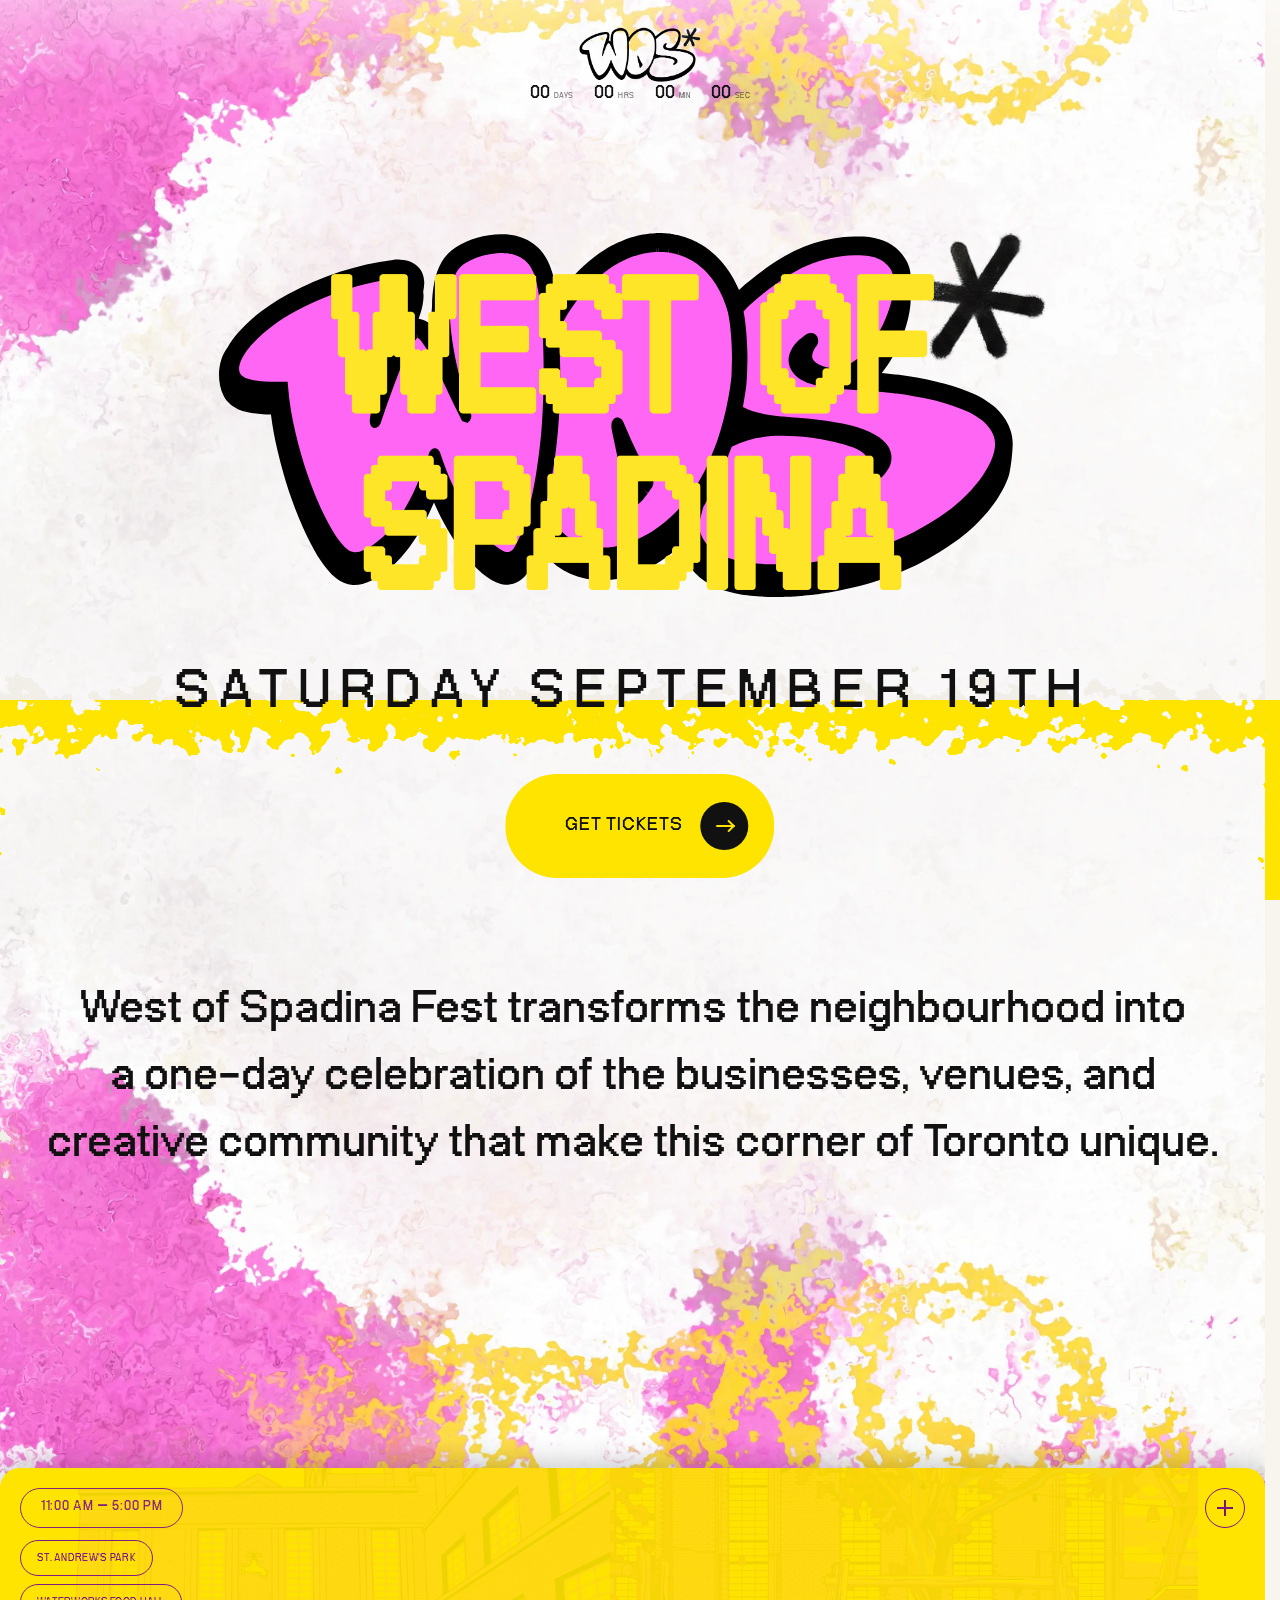
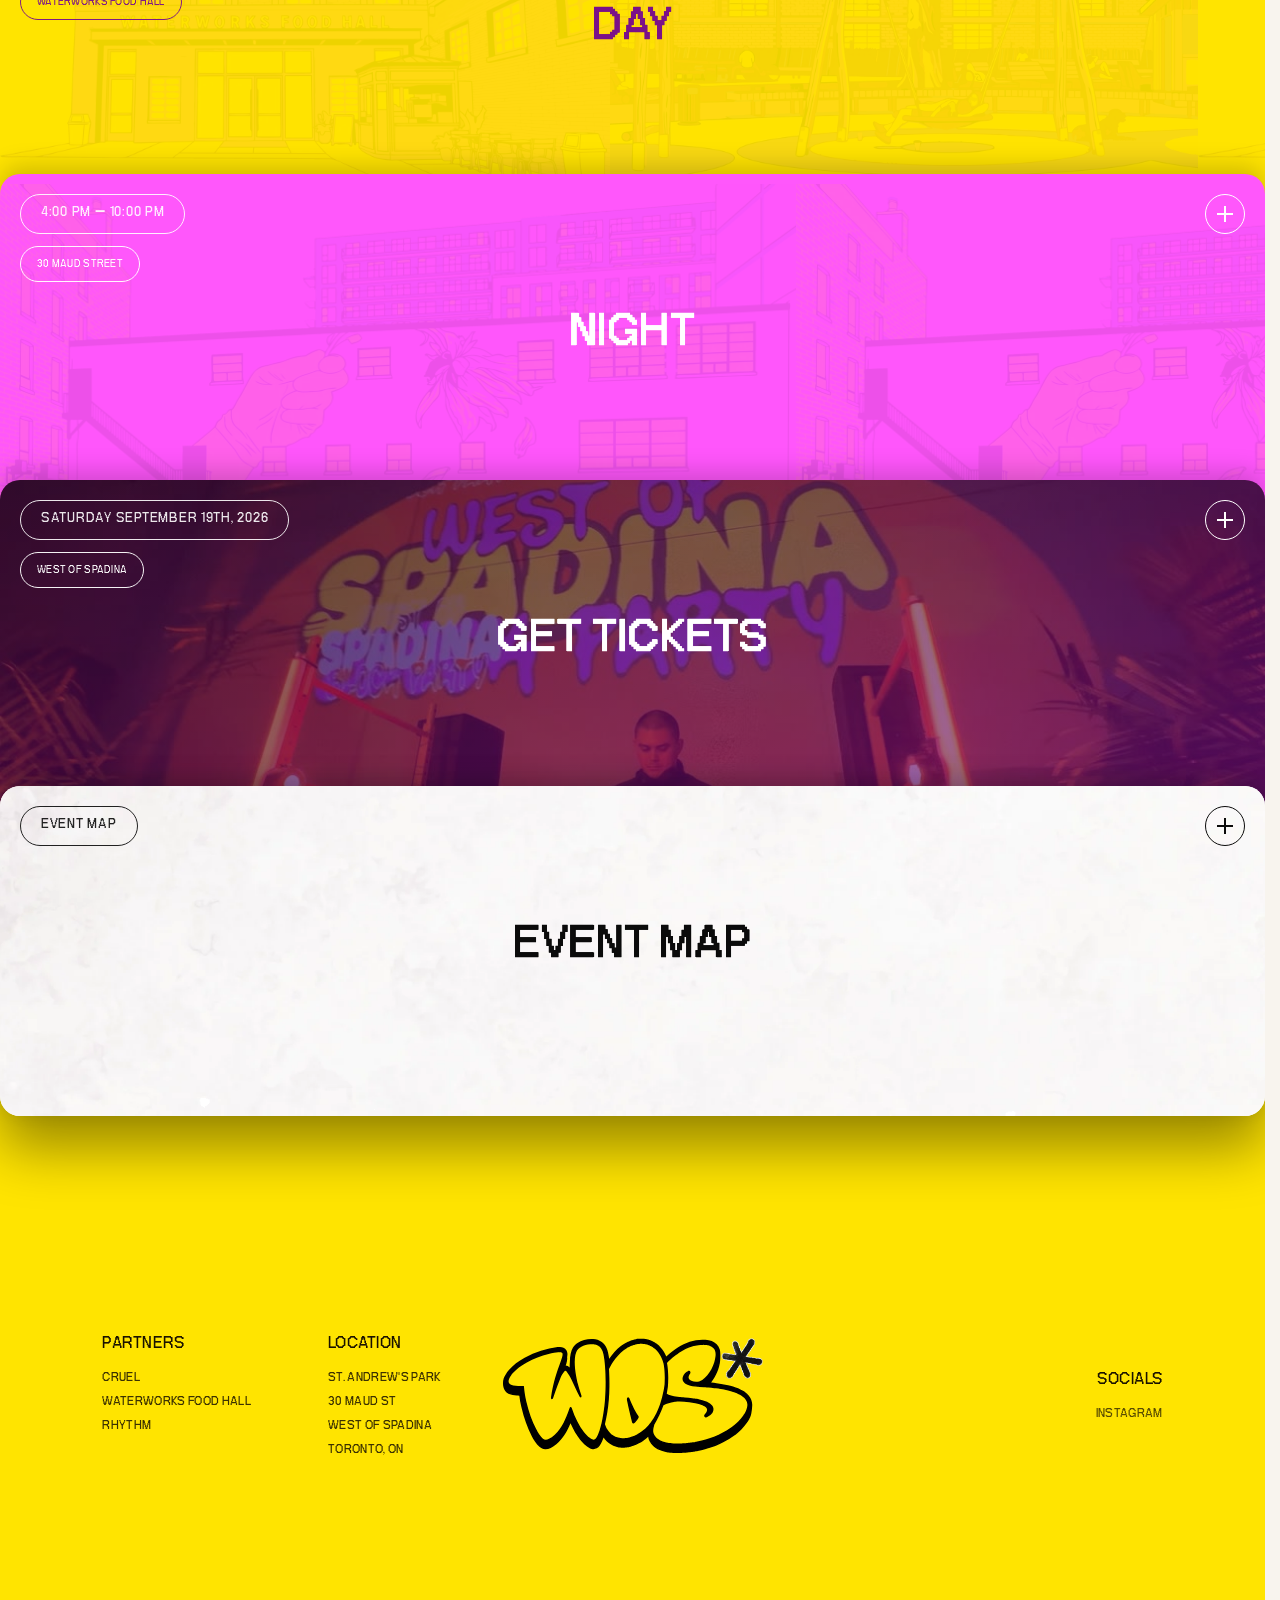
==== docs/index.html @ c290e847 "Wire ticket CTAs to RA event page, add footer Location column Points all three Get Tickets/Tickets l" ====
<!DOCTYPE html>
<html lang="en">
<head>
<meta charset="UTF-8" />
<meta name="viewport" content="width=device-width, initial-scale=1" />
<title>West of Spadina — Saturday, September 19</title>
<meta name="description" content="West of Spadina is a free block-party festival taking over the neighbourhood on Saturday, September 19." />
<link rel="preload" href="assets/fonts/NeueBit-Bold.otf" as="font" type="font/otf" crossorigin />
<link rel="preload" href="assets/fonts/Helvetica LT Std/HelveticaLTStd-Roman.otf" as="font" type="font/otf" crossorigin />
<link rel="preload" href="assets/fonts/Helvetica LT Std/HelveticaLTStd-Bold.otf" as="font" type="font/otf" crossorigin />
<link rel="stylesheet" href="css/style.css" />
</head>
<body>

<svg width="0" height="0" style="position: absolute" aria-hidden="true">
  <filter id="nav-glass-warp">
    <feTurbulence type="fractalNoise" baseFrequency="0.008 0.03" numOctaves="2" seed="7" result="noise" />
    <feDisplacementMap in="SourceGraphic" in2="noise" scale="26" xChannelSelector="R" yChannelSelector="G" />
  </filter>
</svg>

<header class="nav" id="siteNav">
  <div class="nav__inner">
    <div class="nav__center">
      <a href="index.html" class="nav__logo">
        <picture>
          <source srcset="assets/img/wos-wordmark-black.webp" type="image/webp" />
          <img src="assets/img/wos-wordmark-black-small.png" alt="West of Spadina" decoding="async" />
        </picture>
      </a>
      <div class="nav__countdown" data-countdown="2026-09-19T16:00:00">
        <div class="nav__countdown-item"><strong data-days>00</strong><span>Days</span></div>
        <div class="nav__countdown-item"><strong data-hours>00</strong><span>Hrs</span></div>
        <div class="nav__countdown-item"><strong data-minutes>00</strong><span>Min</span></div>
        <div class="nav__countdown-item"><strong data-seconds>00</strong><span>Sec</span></div>
      </div>
    </div>
  </div>
</header>

<a href="https://ra.co/events/2521812" target="_blank" rel="noopener" class="btn btn--yellow-pink hero__sticky-cta"><span class="bar__title-full">Get Tickets</span><span class="bar__title-short">Tickets</span><span class="btn__arrow" aria-hidden="true">&rarr;</span></a>

<!-- ============ HERO / INTRO — full-size, not pinned ============ -->
<section class="hero-section">
  <div class="landing-backdrop">
    <section class="hero" id="hero">
      <div class="hero__countdown" data-countdown="2026-09-19T16:00:00">
        <div class="nav__countdown-item"><strong data-days>00</strong><span>Days</span></div>
        <div class="nav__countdown-item"><strong data-hours>00</strong><span>Hrs</span></div>
        <div class="nav__countdown-item"><strong data-minutes>00</strong><span>Min</span></div>
        <div class="nav__countdown-item"><strong data-seconds>00</strong><span>Sec</span></div>
      </div>
      <div class="hero__layer hero__layer--mid">
        <img src="assets/img/wos-bubble-pink.svg" alt="" aria-hidden="true" decoding="async" />
      </div>
      <div class="hero__layer hero__layer--top">
        <picture>
          <source srcset="assets/img/wos-wordmark-yellow.webp" type="image/webp" />
          <img src="assets/img/wos-wordmark-yellow.png" alt="West of Spadina" decoding="async" />
        </picture>
      </div>

      <div class="hero__content">
        <p class="hero__date">Saturday September 19th</p>
      </div>
    </section>
  </div>

  <div class="intro-backdrop">
    <section class="intro">
      <div class="container">
        <p class="intro__copy">West of Spadina Fest transforms the neighbourhood into a one-day celebration of the businesses, venues, and creative community that make this corner of Toronto unique.</p>
      </div>
    </section>
  </div>
</section>

<!-- ============ EVENT STACK — static 3-card deck ============ -->
<section class="event-stack" id="bars">
  <div class="stack-section">
    <div class="stack-container">

      <!-- Card 1: Day (Yellow) -->
      <div class="bar bar--free stack-card card--day">
        <button class="bar__toggle" type="button" aria-label="Expand Day" aria-expanded="false"></button>
        <p class="bar__pill">11:00 AM – 5:00 PM</p>
        <div class="bar__art">
          <div class="bar__art-track">
            <img class="bar__art-img" src="assets/img/figma-waterworks1.webp" alt="" loading="lazy" decoding="async" />
            <img class="bar__art-img" src="assets/img/figma-stapark1.webp" alt="" loading="lazy" decoding="async" />
            <img class="bar__art-img" src="assets/img/figma-waterworks1.webp" alt="" loading="lazy" decoding="async" />
            <img class="bar__art-img" src="assets/img/figma-stapark1.webp" alt="" loading="lazy" decoding="async" />
            <img class="bar__art-img" src="assets/img/figma-waterworks1.webp" alt="" loading="lazy" decoding="async" />
            <img class="bar__art-img" src="assets/img/figma-stapark1.webp" alt="" loading="lazy" decoding="async" />
            <img class="bar__art-img" src="assets/img/figma-waterworks1.webp" alt="" loading="lazy" decoding="async" />
            <img class="bar__art-img" src="assets/img/figma-stapark1.webp" alt="" loading="lazy" decoding="async" />
          </div>
        </div>
        <div class="bar__inner">
          <h2 class="bar__title">Day</h2>
          <div class="bar__locations">
            <span class="bar__location-pill">St. Andrew's Park</span>
            <span class="bar__location-pill">Waterworks Food Hall</span>
          </div>
        </div>
        <p class="bar__coming-soon">Coming Soon</p>
      </div>

      <!-- Card 2: Night (Pink) -->
      <div class="bar bar--paid stack-card card--night">
        <button class="bar__toggle" type="button" aria-label="Expand Night" aria-expanded="false"></button>
        <p class="bar__pill">4:00 PM – 10:00 PM</p>
        <p class="bar__eyebrow">Setlist</p>
        <ul class="bar__lineup">
          <li>Setlist Coming Soon!</li>
        </ul>
        <div class="bar__art">
          <div class="bar__art-track">
            <img class="bar__art-img" src="assets/img/figma-cruel2.webp" alt="" loading="lazy" decoding="async" />
            <img class="bar__art-img" src="assets/img/figma-cruel2.webp" alt="" loading="lazy" decoding="async" />
            <img class="bar__art-img" src="assets/img/figma-cruel2.webp" alt="" loading="lazy" decoding="async" />
            <img class="bar__art-img" src="assets/img/figma-cruel2.webp" alt="" loading="lazy" decoding="async" />
          </div>
        </div>
        <div class="bar__inner">
          <h2 class="bar__title">Night</h2>
          <div class="bar__locations">
            <span class="bar__location-pill">30 Maud Street</span>
          </div>
        </div>
      </div>

      <!-- Card 3: Get Tickets -->
      <div class="bar bar--tickets stack-card card--tickets">
        <button class="bar__toggle" type="button" aria-label="Expand Get Tickets" aria-expanded="false"></button>
        <p class="bar__pill">Saturday September 19th, 2026</p>
        <div class="bar__art">
          <video
            class="bar__art-img bar__art-img--full"
            muted
            loop
            playsinline
            preload="metadata"
            poster="assets/img/content-headliner.jpg"
            src="assets/video/blockparty-loop.mp4"
          ></video>
          <a href="https://ra.co/events/2521812" target="_blank" rel="noopener" class="btn btn--yellow-pink bar__art-cta">Tickets<span class="btn__arrow" aria-hidden="true">&rarr;</span></a>
        </div>
        <div class="bar__inner">
          <h2 class="bar__title bar__title--tickets"><a href="https://ra.co/events/2521812" target="_blank" rel="noopener"><span class="bar__title-full">Get Tickets</span><span class="bar__title-short">Tickets</span></a></h2>
          <div class="bar__locations">
            <span class="bar__location-pill">West of Spadina</span>
          </div>
        </div>
      </div>

      <!-- Card 4: Site Map -->
      <div class="bar bar--map stack-card card--map">
        <button class="bar__toggle" type="button" aria-label="Expand Site Map" aria-expanded="false"></button>
        <p class="bar__pill">Event Map</p>
        <div class="bar__inner">
          <h2 class="bar__title"><span class="bar__title-full">Event Map</span><span class="bar__title-short">Map</span></h2>
        </div>
        <div class="map-content">
          <div class="map-content__legend">
            <ul class="map-legend">
              <li><span class="map-legend__pin">1</span>Waterworks Food Hall</li>
              <li><span class="map-legend__pin">2</span>Local Vendor Market</li>
              <li><span class="map-legend__pin">3</span>Off-Leash Dog Park</li>
              <li><span class="map-legend__pin">4</span>Wellness Square</li>
              <li><span class="map-legend__pin">5</span>Entertainment</li>
              <li><span class="map-legend__pin">6</span>Lounge Zone</li>
              <li><span class="map-legend__pin map-legend__pin--dark">7</span>Block Party</li>
            </ul>
          </div>
          <img class="map-content__img" src="assets/img/figma-sitemap-pins.png" alt="West of Spadina site map" loading="lazy" decoding="async" />
        </div>
      </div>

    </div>
  </div>
</section>

<!-- ============ SITE MAP + FOOTER — one continuous backdrop ============ -->
<footer class="site-footer">
  <div class="site-footer__content">
    <div class="site-footer__row">
      <div class="site-footer__col site-footer__col--left">
        <div class="site-footer__group">
          <h3 class="site-footer__heading">Partners</h3>
          <ul class="site-footer__list">
            <li>CRUEL</li>
            <li>Waterworks Food Hall</li>
            <li>Rhythm</li>
          </ul>
        </div>
        <div class="site-footer__group">
          <h3 class="site-footer__heading">Location</h3>
          <ul class="site-footer__list">
            <li>St. Andrew's Park</li>
            <li>30 Maud St</li>
            <li>West of Spadina</li>
            <li>Toronto, ON</li>
          </ul>
        </div>
      </div>
      <div class="site-footer__logo">
        <img src="assets/img/wos-bubble-black.svg" alt="West of Spadina" loading="lazy" decoding="async" />
      </div>
      <div class="site-footer__col site-footer__col--right">
        <h3 class="site-footer__heading">Socials</h3>
        <ul class="site-footer__list">
          <li><a href="javascript:void(0)">Instagram</a></li>
        </ul>
      </div>
    </div>
  </div>
</footer>

<script src="js/main.js"></script>
</body>
</html>
---- docs/css/style.css ----
/* ============================================================
   WEST OF SPADINA — shared styles
   ============================================================ */

@font-face {
  font-family: "Neue Bit";
  src: url("../assets/fonts/NeueBit-Bold.otf") format("opentype");
  font-weight: 700;
  font-style: normal;
  font-display: swap;
}

@font-face {
  font-family: "Helvetica LT Std";
  src: url("../assets/fonts/Helvetica LT Std/HelveticaLTStd-Roman.otf") format("opentype");
  font-weight: 400;
  font-style: normal;
  font-display: swap;
}

@font-face {
  font-family: "Helvetica LT Std";
  src: url("../assets/fonts/Helvetica LT Std/HelveticaLTStd-Bold.otf") format("opentype");
  font-weight: 700;
  font-style: normal;
  font-display: swap;
}

:root {
  --pink: #ff3ec4;
  --pink-deep: #e0189f;
  --yellow: #ffe400;
  --black: #111111;
  --cream: #f8f4ee;
  --white: #ffffff;

  --font-body:
    -apple-system, BlinkMacSystemFont, "SF Pro Display", "SF Pro Text",
    "Segoe UI", Roboto, Helvetica, Arial, sans-serif;
  --font-accent: "Neue Bit", var(--font-body);

  --container: 1240px;
  --nav-h: 130px;

  --ease-smooth: cubic-bezier(0.22, 1, 0.36, 1);
}

* {
  box-sizing: border-box;
}

html {
  scroll-behavior: auto;
  scrollbar-gutter: stable;
  overflow-y: scroll;
}

body {
  margin: 0;
  background-color: var(--cream);
  background-image: url("data:image/svg+xml,%3Csvg xmlns='http://www.w3.org/2000/svg' width='220' height='220'%3E%3Cfilter id='n'%3E%3CfeTurbulence type='fractalNoise' baseFrequency='0.85' numOctaves='2' stitchTiles='stitch'/%3E%3CfeColorMatrix type='matrix' values='0 0 0 0 0 0 0 0 0 0 0 0 0 0 0 0 0 0 0.05 0'/%3E%3C/filter%3E%3Crect width='100%25' height='100%25' filter='url(%23n)'/%3E%3C/svg%3E");
  background-repeat: repeat;
  background-size: 220px 220px;
  color: var(--black);
  font-family: var(--font-body);
  -webkit-font-smoothing: antialiased;
  -moz-osx-font-smoothing: grayscale;
  overflow-x: hidden;
}

/* Fixed to the viewport bottom (not the document), invisible in
   normal use since the opaque footer sits directly on top of it --
   only shows up during mobile Safari's elastic overscroll, where it
   keeps the reveal-past-the-end yellow (matching the footer) instead
   of flashing the page's own cream background. */
body::after {
  content: "";
  position: fixed;
  left: 0;
  right: 0;
  bottom: 0;
  height: 200px;
  z-index: -10;
  background: rgb(255, 228, 0);
  pointer-events: none;
}

img {
  max-width: 100%;
  display: block;
}

a {
  color: inherit;
  text-decoration: none;
}

.container {
  width: 100%;
  max-width: var(--container);
  margin: 0 auto;
  padding: 0 24px;
}

.eyebrow {
  font-family: var(--font-accent);
  font-weight: 700;
  letter-spacing: 0.08em;
  text-transform: uppercase;
  font-size: clamp(1rem, 1.4vw, 1.25rem);
}

.btn {
  display: inline-flex;
  align-items: center;
  justify-content: center;
  gap: 18px;
  padding: clamp(12px, 1.6vw, 18px) clamp(40px, 5vw, 60px);
  border-radius: 999px;
  border: none;
  background: var(--black);
  color: var(--white);
  font-family: var(--font-accent);
  font-weight: 700;
  font-size: clamp(1.3rem, 2vw, 1.7rem);
  line-height: 1;
  letter-spacing: 0.03em;
  text-transform: uppercase;
  cursor: pointer;
  /* Neue Bit only ships one weight -- thickened with a stroke instead
     of a heavier font file, same technique used elsewhere on site. */
  -webkit-text-stroke: 0.8px currentColor;
  text-shadow: 0.3px 0 currentColor, -0.3px 0 currentColor;
}

.btn--yellow {
  background: var(--yellow);
  border-color: var(--black);
  color: var(--black);
}

.btn--pink {
  background: var(--pink);
  border-color: var(--black);
  color: var(--white);
}

.btn--yellow-pink {
  background: var(--yellow);
  border-color: var(--black);
  color: var(--black);
  /* Less bold than the base .btn -- drop its stroke-based thickening. */
  -webkit-text-stroke: 0;
  text-shadow: none;
  box-shadow: 0 20px 40px rgba(0, 0, 0, 0.18);
}

/* The arrow itself is drawn from two bars (like the +/- toggle
   elsewhere on the site) rather than relying on the "→" glyph text --
   Neue Bit doesn't have its own arrow character, so that glyph was
   rendering thin in a fallback font instead of the bold, chunky look
   the rest of the site's icons have. */
.btn__arrow {
  position: relative;
  display: inline-flex;
  flex-shrink: 0;
  align-self: center;
  width: 3rem;
  height: 3rem;
  border-radius: 50%;
  background: var(--black);
  color: var(--yellow);
  transition: color 0.4s var(--ease-smooth);
  font-size: 0;
  /* .btn's horizontal padding is larger than its vertical padding, so
     the circle sat with a bigger gap to the button's right edge than
     it has above/below. Pulling it in by that difference made the
     rectangular gap exactly equal on all three sides (confirmed via
     getBoundingClientRect: 26px/26px/26px) -- but it still visibly
     read as tighter on the right, because the pill's end is a curve,
     not a flat edge like the top/bottom: equal straight-line padding
     against a curved boundary looks smaller than the same padding
     against a flat one. The extra +8px is a purely optical
     correction, not a real measurement. */
  margin-right: calc(clamp(12px, 1.6vw, 18px) - clamp(40px, 5vw, 60px) + 8px);
}

.btn__arrow::before,
.btn__arrow::after {
  content: "";
  position: absolute;
  background: currentColor;
}

.btn__arrow::before {
  top: 50%;
  left: 33%;
  width: 32%;
  height: 2px;
  transform: translateY(-50%);
}

.btn__arrow::after {
  top: 50%;
  right: 33%;
  width: 7px;
  height: 7px;
  border-top: 2px solid currentColor;
  border-right: 2px solid currentColor;
  background: transparent;
  transform: translateY(-50%) rotate(45deg);
}

.btn--outline {
  background: transparent;
  border-color: var(--black);
  color: var(--black);
}

.btn--outline.on-dark {
  border-color: var(--white);
  color: var(--white);
}

/* ---------------- NAV ---------------- */

.nav {
  position: fixed;
  top: 0;
  left: 0;
  right: 0;
  z-index: 100;
  height: var(--nav-h);
  display: flex;
  align-items: center;
  background: transparent;
  /* This bar spans the full width even though only the centred
     logo/countdown actually sits in it -- without this, the empty
     space to either side still captured clicks/taps meant for
     whatever's scrolled underneath (e.g. a card's +/- toggle passing
     behind the nav). Re-enabled on the actual interactive content
     below. */
  pointer-events: none;
}

.nav__logo,
.nav__burger,
.nav__links {
  pointer-events: auto;
}

/* Progressive blur/fade to white behind the nav, so the logo and
   countdown stay readable over whatever's scrolling underneath
   without needing a hard-edged solid bar. Extends a bit past the
   nav's own height (bottom: -50%) for a softer falloff, and the
   mask-image fades the blur itself out (not just the white tint) —
   without it, backdrop-filter would cut off sharply at the gradient's
   edge instead of tapering away. Chains the #nav-glass-warp SVG
   filter (feTurbulence + feDisplacementMap, defined inline near the
   top of the body) after the blur so the backdrop is gently refracted
   -- not just softened -- for a "liquid glass" look rather than flat
   frosted glass. The -webkit- fallback drops the warp (Safari's
   backdrop-filter doesn't reliably apply SVG filter references), so
   it degrades to plain blur there instead of losing the blur too. */
.nav::before {
  content: "";
  position: absolute;
  inset: 0;
  bottom: -50%;
  z-index: -1;
  backdrop-filter: blur(8px) url(#nav-glass-warp);
  -webkit-backdrop-filter: blur(8px);
  background: linear-gradient(
    to bottom,
    rgba(255, 255, 255, 0.45) 0%,
    rgba(255, 255, 255, 0.05) 45%,
    rgba(255, 255, 255, 0) 100%
  );
  mask-image: linear-gradient(to bottom, black 0%, black 45%, transparent 100%);
  -webkit-mask-image: linear-gradient(to bottom, black 0%, black 45%, transparent 100%);
  pointer-events: none;
}

.nav__inner {
  position: relative;
  width: 100%;
  max-width: var(--container);
  margin: 0 auto;
  padding: 0 24px;
  display: flex;
  align-items: center;
  justify-content: flex-end;
}

/* Logo + countdown stacked as one unit, centered in the nav. */
.nav__center {
  position: absolute;
  left: 50%;
  top: 50%;
  transform: translate(-50%, -50%);
  display: flex;
  flex-direction: column;
  align-items: center;
  gap: 2px;
}

.nav__logo img {
  height: clamp(42px, 4.2vw, 60px);
  width: auto;
}

/* Plain black — legible over every section the nav can be pinned
   above now that the progressive blur/fade (see .nav::before above)
   always lightens whatever's directly behind it, rather than the pink
   used in the (now-removed) hero countdown or the old black/white
   swap this used to need. */
.nav__countdown {
  display: flex;
  align-items: baseline;
  gap: clamp(10px, 1.6vw, 20px);
  color: var(--black);
}

.nav__countdown-item {
  display: flex;
  align-items: baseline;
  gap: 4px;
}

.nav__countdown-item strong {
  font-family: var(--font-accent);
  font-weight: 900;
  font-size: clamp(1.1rem, 2vw, 1.9rem);
  color: inherit;
}

.nav__countdown-item span {
  font-family: var(--font-accent);
  font-weight: 700;
  font-size: clamp(0.6rem, 0.8vw, 0.8rem);
  text-transform: uppercase;
  letter-spacing: 0.06em;
  opacity: 0.6;
  color: inherit;
}

@media (max-width: 720px) {
  .nav__countdown-item span {
    display: none;
  }

  /* Nav no longer shows anything on mobile -- the logo is redundant
     with the WOS bubble graphic filling the hero right below it, and
     the countdown moves into the hero itself (.hero__countdown below)
     so it scrolls away with the page instead of staying fixed. */
  .nav__logo,
  .nav__countdown {
    display: none;
  }

  .nav::before {
    display: none;
  }
}

.nav__links {
  display: flex;
  align-items: center;
  gap: 32px;
  font-family: var(--font-accent);
  font-weight: 700;
  text-transform: uppercase;
  letter-spacing: 0.04em;
  font-size: 0.95rem;
}

.nav__links a:not(.btn) {
  position: relative;
  padding: 4px 0;
  color: var(--black);
  transition: color 0.3s ease;
}

.nav__links a:not(.btn)::after {
  content: "";
  position: absolute;
  left: 0;
  right: 0;
  bottom: -2px;
  height: 2px;
  background: transparent;
}

.nav__links a:not(.btn):hover::after {
  background: var(--pink);
}

.nav__links .btn {
  padding: 10px 22px;
  font-size: 0.85rem;
}

.nav__burger {
  display: none;
  width: 40px;
  height: 40px;
  border: none;
  background: transparent;
  cursor: pointer;
  flex-direction: column;
  justify-content: center;
  gap: 5px;
}

.nav__burger span {
  display: block;
  height: 2px;
  background: var(--black);
  border-radius: 2px;
  transition: background 0.3s ease;
}

/* ---------------- LANDING BACKDROP ---------------- */

.landing-backdrop {
  position: relative;
  z-index: 10;
  overflow: hidden;
}

.landing-backdrop::before {
  content: "";
  position: absolute;
  inset: -30px;
  z-index: 0;
  background-image: url("../assets/img/backdrop-landing-baked.webp");
  background-repeat: no-repeat;
  background-position: center top -200px;
  background-size: cover;
  transform: scale(1.05);
}

.intro-backdrop {
  position: relative;
  overflow: visible;
  aspect-ratio: 2642 / 1760;
  margin-top: -175px;
  display: flex;
  align-items: center;
  /* Higher than .landing-backdrop's own z-index: 10 -- that's a
     separate stacking context wrapping the hero's WOS graphic and
     countdown, and now that this pulls up further into its territory
     on mobile (see the 900px breakpoint), it needs to paint above
     that whole context or the hero's higher-z-index content shows
     through on top of the intro copy instead of behind it. */
  z-index: 20;
}

.intro-backdrop::before {
  content: "";
  position: absolute;
  inset: -30px;
  z-index: 0;
  background-image: url("../assets/img/backdrop-landing-baked.webp");
  background-repeat: no-repeat;
  background-position: center top;
  background-size: 100% auto;
  transform: scale(1.05) scaleY(-1);
}

.event-stack {
  position: relative;
  /* Higher than .intro-backdrop's own z-index: 20 (bumped there to
     clear .landing-backdrop above it) -- otherwise the intro's splash
     backdrop paints over the card stack wherever they overlap.
     (This used to be scoped as `.intro-backdrop + .event-stack`, an
     adjacent-sibling selector that never actually matched -- despite
     appearing next to each other in the markup, .intro-backdrop is
     nested inside .hero-section while .event-stack is that section's
     sibling, not .intro-backdrop's, so they aren't adjacent siblings
     at all and the rule silently never applied.) */
  z-index: 30;
  margin-top: -140px;
}

/* ---------------- HERO (parallax) ---------------- */

.hero {
  position: relative;
  min-height: 100vh;
  display: flex;
  align-items: center;
  justify-content: center;
  overflow: hidden;
  padding: var(--nav-h) 0 60px;
}

.hero__layer {
  position: absolute;
  top: 0;
  left: 0;
  right: 0;
  height: 100vh;
  z-index: 3;
  transform: translateY(-4vh);
}

/* Desktop keeps the countdown in the fixed nav; mobile moves it here
   instead (see the 720px breakpoint below) so it scrolls away with
   the page rather than staying pinned, sitting above the WOS graphic
   the same way .hero__date sits below it. */
.hero__countdown {
  display: none;
}

/* Entrance sequence: the WOS graphic (this .hero__layer pair) fades
   in first, then everything else (nav + the date/CTA below it) fades
   in a second later -- staggered on purpose so there's a beat for the
   splash backdrop image to actually finish loading in before the
   rest of the page appears on top of it. */
@keyframes page-fade-in {
  from {
    opacity: 0;
  }
  to {
    opacity: 1;
  }
}

.hero__layer--mid,
.hero__layer--top {
  opacity: 0;
  animation: page-fade-in 0.9s ease forwards;
}

.nav,
.hero__content,
.hero__sticky-cta {
  opacity: 0;
  animation: page-fade-in 0.9s ease forwards;
  animation-delay: 1s;
}

@media (prefers-reduced-motion: reduce) {
  .hero__layer--mid,
  .hero__layer--top,
  .nav,
  .hero__content,
  .hero__sticky-cta {
    opacity: 1;
    animation: none;
  }
}

.hero__layer--mid {
  display: flex;
  align-items: center;
  justify-content: center;
}

.hero__layer--mid img {
  width: min(92vw, 980px, 92vh);
}

.hero__layer--top {
  display: flex;
  align-items: center;
  justify-content: center;
}

.hero__layer--top img {
  width: min(70vw, 700px, 67vh);
  margin-top: 4vh;
}

.hero__content {
  position: relative;
  z-index: 5;
  text-align: center;
  /* Lower than 75vh would sit right under the fixed "Get Tickets"
     button pinned near the bottom of the viewport -- pulled up so the
     date clears it instead of the two overlapping. */
  margin-top: 56vh;
  padding: 0 20px;
}

/* Pinned to the viewport (not the hero) so "Get Tickets" stays
   reachable the whole way down the page, on mobile and desktop alike
   -- rather than only living in the hero, where it'd scroll out of
   reach the moment the intro copy or the card stack comes into view. */
.hero__sticky-cta {
  position: fixed;
  left: 50%;
  bottom: clamp(12px, 2.5vh, 26px);
  transform: translateX(-50%);
  z-index: 90;
  transition: background-color 0.4s var(--ease-smooth);
  padding-top: clamp(20px, 2.4vw, 28px);
  padding-bottom: clamp(20px, 2.4vw, 28px);
  box-shadow: none;
}

/* Swapped in by initStickyCtaContrast() (main.js) whenever the button
   is sitting over a yellow section (Day card, footer) where the
   default yellow button would otherwise disappear into it. */
.hero__sticky-cta--pink {
  background: rgb(255, 87, 251);
}

.hero__sticky-cta--pink .btn__arrow {
  color: rgb(255, 87, 251);
}

.hero__date {
  font-family: var(--font-accent);
  font-weight: 700;
  letter-spacing: 0.12em;
  text-transform: uppercase;
  font-size: clamp(3.2rem, 6.6vw, 4.8rem);
  margin: 0 0 clamp(60px, 10vh, 140px);
}

.hero__meta {
  display: flex;
  flex-wrap: wrap;
  align-items: center;
  justify-content: center;
  gap: 14px 28px;
  margin-bottom: 30px;
  font-weight: 600;
}

.hero__meta span {
  display: inline-flex;
  align-items: center;
  gap: 8px;
}

.hero__meta strong {
  font-family: var(--font-accent);
  color: var(--pink-deep);
  letter-spacing: 0.04em;
}

.hero__meta .dot {
  width: 5px;
  height: 5px;
  border-radius: 50%;
  background: var(--black);
  opacity: 0.4;
}

.hero__ctas {
  display: flex;
  gap: 16px;
  justify-content: center;
  flex-wrap: wrap;
}

.hero__scroll {
  margin: 40px auto 0;
  display: flex;
  flex-direction: column;
  align-items: center;
  gap: 8px;
  font-family: var(--font-accent);
  font-size: 0.8rem;
  letter-spacing: 0.16em;
  text-transform: uppercase;
  opacity: 0.65;
}

.hero__scroll .line {
  width: 1px;
  height: 34px;
  background: var(--black);
}

/* ---------------- INTRO ---------------- */

.intro {
  position: relative;
  width: 100%;
  padding: 60px 0 200px;
  text-align: center;
}

.intro > .container {
  position: relative;
  z-index: 1;
}

.intro__meta {
  display: flex;
  flex-direction: column;
  align-items: center;
  gap: 10px;
  margin: 0 0 60px;
  font-weight: 700;
  text-transform: uppercase;
  font-size: clamp(0.85rem, 1.6vw, 1.05rem);
  letter-spacing: 0.04em;
}

.intro__meta-row {
  display: flex;
  align-items: center;
  gap: 14px;
  margin: 0;
}

.intro__meta-row--free {
  color: var(--black);
}

.intro__meta-row--paid {
  color: var(--pink);
}

.intro__meta-row .dot {
  width: 4px;
  height: 4px;
  border-radius: 50%;
  background: currentColor;
  opacity: 0.5;
}

.intro__copy {
  max-width: 1200px;
  margin: 0 auto;
  font-family: var(--font-accent);
  font-size: clamp(1.6rem, 5vw, 4.2rem);
  line-height: 1.05;
  color: var(--black);
  opacity: 1;
  text-wrap: balance;
}

/* ---------------- EVENT STACK ---------------- */

.event-stack {
  padding: 40px 0 0;
}

.stack-section {
  position: relative;
  width: 100%;
  overflow: visible;
  /* While the collapsed stack is docked low in the pinned frame (its
     approach state), there's empty space above it before it expands
     to fill the screen. That space used to be invisible when the
     base site color matched the Day card's yellow — now that the
     base is a neutral off-white, the same gap reads as a stark flat
     block instead of blending in. Filling it with the same splash
     texture used above (rather than reverting the base color) keeps
     it looking like the artwork continues through, not a void.
     Cards paint their own opaque backgrounds, so this only shows in
     the gaps around them. */
  background-image: url("../assets/img/backdrop-landing-baked.webp");
  background-repeat: no-repeat;
  background-position: center top;
  background-size: cover;
}

.stack-container {
  width: 100%;
  display: flex;
  flex-direction: column;
  position: relative;
}

.stack-card {
  position: relative;
  width: 100%;
  height: clamp(230px, 30vw, 330px);
  overflow: hidden;
  flex-shrink: 0;
  box-sizing: border-box;
  border-top-left-radius: 20px;
  border-top-right-radius: 20px;
  border-bottom-left-radius: 0;
  border-bottom-right-radius: 0;
  /* Cast a shadow upward onto the card above at the overlap seam. */
  box-shadow: 0 -8px 24px rgba(0, 0, 0, 0.18);
  display: flex;
  flex-direction: column;
  /* Constant — never overridden for .is-expanded — so .bar__inner
     (the text) always sits at the same fixed spot regardless of the
     card's own height, instead of moving as it expands/collapses. */
  justify-content: flex-start;
  transition: height 0.8s cubic-bezier(0.4, 0, 0.2, 1), box-shadow 0.3s var(--ease-smooth);
}

/* Card 2 (Pink) slides up over Card 1 (Yellow); Card 3 (Tickets)
   slides up over Card 2. Ascending z-index (each later card in front
   of the one before it) so each card's rounded TOP corner — and the
   shadow it casts upward — overhangs the card above it, visible
   rather than tucked underneath.

   Because each card only ever grows downward (pushing later siblings
   further down the flex column; earlier siblings never move), this
   resting order alone is enough for every seam regardless of which
   card is expanded — unlike the bottom-rounded-corner version this
   replaced, no per-card z-index bump is needed on .is-expanded. */
.stack-card:nth-child(1) {
  margin-top: 0;
  z-index: 10;
}

.stack-card:nth-child(2) {
  margin-top: -24px;
  z-index: 20;
}

.stack-card:nth-child(3) {
  margin-top: -24px;
  z-index: 30;
}

.stack-card:nth-child(4) {
  margin-top: -24px;
  z-index: 40;
}

.stack-card.is-expanded {
  height: clamp(600px, 75vw, 860px);
  /* Keeps the same upward seam shadow every card has at rest, plus a
     stronger downward one for the extra elevation while expanded --
     previously this replaced the seam shadow outright, which is why
     it visibly vanished at the top edge once a card grew. */
  box-shadow: 0 -8px 24px rgba(0, 0, 0, 0.18), 0 24px 48px rgba(0, 0, 0, 0.3);
}

/* +/- toggle, corner-pinned on every card. The two bars forming the
   icon are the button's own ::before/::after — the vertical bar
   scales away to 0 on .is-expanded, turning the plus into a minus. */
.bar__toggle {
  position: absolute;
  top: 20px;
  right: 20px;
  z-index: 2;
  width: 40px;
  height: 40px;
  border-radius: 50%;
  border: 1.5px solid currentColor;
  background: transparent;
  color: inherit;
  cursor: pointer;
  padding: 0;
}

.bar__toggle::before,
.bar__toggle::after {
  content: "";
  position: absolute;
  top: 50%;
  left: 50%;
  background: currentColor;
  transform: translate(-50%, -50%);
}

.bar__toggle::before {
  width: 16px;
  height: 2px;
}

.bar__toggle::after {
  width: 2px;
  height: 16px;
  transition: transform 0.3s var(--ease-smooth);
}

.stack-card.is-expanded .bar__toggle::after {
  transform: translate(-50%, -50%) scaleY(0);
}

.hero-section {
  position: relative;
  width: 100%;
  min-height: 100vh;
  /* Bleeds the hero's splash artwork down over the collapsed card
     stack during approach. Deliberately placed here rather than as a
     margin-top on .stack-section (the pinned trigger element) — a
     negative margin on the pin target gets hoisted onto GSAP's
     auto-generated pin-spacer, and that hoist landing in the same
     refresh pass that computes the trigger's start position produced
     a one-frame drift where the section visibly slid before locking
     into place. This achieves the same visual overlap without
     touching the pinned element at all. */
  margin-bottom: -60px;
}

.bar {
  position: relative;
  width: 100%;
}

.bar--free {
  background: rgb(255, 228, 0);
  color: rgb(123, 17, 137);
}

.bar--paid {
  background: rgb(255, 87, 251);
  color: var(--white);
}

/* ---------------- CARD ARTWORK (hover reveal) ----------------
   Sits behind .bar__inner at a low opacity so the card's own colour
   dominates at rest (matching the Figma collapsed variant's faint
   opacity-12 treatment), then fades up to full strength on hover as
   the card itself grows taller — the same illustration/photo, just
   more of it revealed and more vivid. */

.bar__art {
  position: absolute;
  bottom: 0;
  left: 0;
  right: 0;
  /* Fixed at roughly half the expanded card height (see
     .stack-card.is-expanded below) rather than stretching to fill the
     whole card — the artwork should read as a banner across the
     bottom, not take over the entire expanded card. Anchored to the
     bottom (rather than the top) so it sits under the title/location
     text, which is now pinned to the top when expanded. */
  height: clamp(260px, 32.5vw, 380px);
  z-index: 0;
  overflow: hidden;
  pointer-events: none;
}

/* Night's banner sits lower than Day/Tickets' -- opens up more room
   above it for the lineup rising up from behind it. */
.card--night .bar__art {
  bottom: -60px;
}

.bar__art-img {
  position: absolute;
  top: 0;
  height: 100%;
  object-fit: cover;
  opacity: 0.07;
  transition: opacity 0.5s var(--ease-smooth);
}

.stack-card.is-expanded .bar__art-img {
  opacity: 1;
}

/* Day/Night's pop-art illustrations shrink to fit fully inside their
   half-height banner instead of cropping to fill it (object-fit:
   cover, the default above) -- unlike the Tickets card's video, which
   stays cover so it fills the frame edge-to-edge. */
.bar--free .bar__art-img,
.bar--paid .bar__art-img {
  object-fit: contain;
}

/* Day/Night's artwork scrolls left-right/right-left in step with page
   scroll direction (driven by initCardArtScroll() in main.js), rather
   than sitting static or auto-animating on a timer. The markup
   repeats the image (or image pair, for Day) four times in a row
   inside .bar__art-track, which JS shifts by a fraction of the
   scroll delta each frame — no transform here at rest; the script
   sets it inline. Four repeats (rather than the two a seamless loop
   strictly needs) is a safety margin so there's still enough width to
   cover very wide viewports without a gap showing before the loop
   wraps in either direction. */
.bar--free .bar__art-track,
.bar--paid .bar__art-track {
  display: flex;
  height: 100%;
  width: max-content;
}

.bar--free .bar__art-img,
.bar--paid .bar__art-img {
  position: static;
  height: 100%;
  width: auto;
  max-width: none;
  flex-shrink: 0;
}

.bar__art-img--full {
  left: 0;
  width: 100%;
}

/* Fixed position, same in both collapsed and expanded states — no
   movement, no transition. (A top/transform-based slide between
   "centered at rest" and "pinned at top expanded" was tried, but with
   the card's own height animating at the same time, the text's
   position was fighting two moving references at once and visibly
   dipped down then back up instead of moving in one direction.) */
.bar__inner {
  position: relative;
  z-index: 1;
  display: flex;
  flex-direction: column;
  align-items: center;
  justify-content: flex-start;
  gap: 10px;
  /* Now that the location(s) live in their own corner-pinned pill
     stack rather than stacked under the title here, the title alone
     sits closer to the top than reads as centred in the collapsed
     card -- extra top padding nudges it down. */
  padding: clamp(90px, 11vw, 130px) clamp(48px, 14vw, 220px) clamp(32px, 5vw, 64px);
  width: 100%;
  text-align: center;
}

/* Corner-pinned on the left, mirroring .bar__toggle on the right —
   same 40px diameter/height so the two line up. */
.bar__pill {
  position: absolute;
  top: 20px;
  left: 20px;
  z-index: 2;
  display: inline-flex;
  align-items: center;
  justify-content: center;
  height: 40px;
  padding: 0 20px;
  margin: 0;
  border-radius: 999px;
  border: 1.5px solid currentColor;
  font-family: var(--font-accent);
  font-weight: 700;
  text-transform: uppercase;
  letter-spacing: 0.04em;
  font-size: clamp(0.95rem, 1.45vw, 1.15rem);
  line-height: 1;
  white-space: nowrap;
  opacity: 0.9;
}

/* Header label, centred between the time pill (left) and the
   +/- toggle (right) -- only appears once the card is expanded rather
   than sitting there at rest alongside the collapsed title. */
.bar__eyebrow {
  position: absolute;
  top: 20px;
  left: 0;
  right: 0;
  z-index: 2;
  text-align: center;
  margin: 0;
  font-family: var(--font-accent);
  font-weight: 700;
  text-transform: uppercase;
  letter-spacing: 0.08em;
  font-size: clamp(0.95rem, 1.45vw, 1.15rem);
  line-height: 40px;
  opacity: 0;
  pointer-events: none;
  transition: opacity 0.5s var(--ease-smooth);
}

.stack-card.is-expanded .bar__eyebrow {
  opacity: 0.9;
}

/* Stacked left-aligned pills directly under the time/date pill, on
   every viewport -- not part of the centred title block at all. */
.bar__locations {
  position: absolute;
  top: 72px;
  left: 20px;
  z-index: 2;
  display: flex;
  flex-direction: column;
  align-items: flex-start;
  gap: 8px;
}

.bar__location-pill {
  display: inline-flex;
  align-items: center;
  height: 36px;
  padding: 0 16px;
  border-radius: 999px;
  border: 1.5px solid currentColor;
  font-family: var(--font-accent);
  font-weight: 700;
  text-transform: uppercase;
  letter-spacing: 0.02em;
  font-size: clamp(0.85rem, 1.1vw, 1rem);
  line-height: 1;
  opacity: 0.95;
  white-space: nowrap;
}

/* At rest the artwork sits at 12% opacity, so the card's own solid
   colour already keeps the text legible. Expanded, the artwork goes
   to full strength and can get busy right behind the text — this
   scrim (each card's own colour, fading downward into the art below)
   keeps the title/location readable without flattening the reveal
   underneath it. */
.bar__inner::before {
  content: "";
  position: absolute;
  inset: 0;
  z-index: -1;
  opacity: 0;
  transition: opacity 0.5s var(--ease-smooth);
}

/* Titles now fade out on expand (see .stack-card.is-expanded
   .bar__title above), so this scrim -- originally there just to keep
   the title readable over the artwork -- no longer has anything left
   to protect, and was showing through as a stray colour wash (e.g.
   pink over Night's lineup). Left at opacity: 0 in both states. */

.bar--free .bar__inner::before {
  background: linear-gradient(to bottom, rgba(255, 228, 0, 0.94), rgba(255, 228, 0, 0) 100%);
}

.bar--paid .bar__inner::before {
  background: linear-gradient(to bottom, rgba(255, 87, 251, 0.94), rgba(255, 87, 251, 0) 100%);
}

.bar--tickets .bar__inner::before {
  background: linear-gradient(to bottom, rgba(40, 6, 40, 0.9), rgba(40, 6, 40, 0) 100%);
}

.bar__title {
  font-family: var(--font-accent);
  font-weight: 900;
  text-transform: uppercase;
  letter-spacing: 0.01em;
  font-size: clamp(2.8rem, 5vw, 4.6rem);
  line-height: 0.92;
  text-align: center;
  margin: 0;
  -webkit-text-stroke: 0.4px currentColor;
  text-shadow: 0.15px 0 currentColor, -0.15px 0 currentColor;
  transition: opacity 0.4s var(--ease-smooth);
}

/* Hides every card's title once expanded, handing the space over to
   whatever's revealed underneath (lineup, artwork, video, or the map
   legend/image). */
.stack-card.is-expanded .bar__title {
  opacity: 0;
}

/* Night's lineup -- positioned behind the pop-art banner (lower
   z-index than .bar__art) and anchored from the card's TOP edge
   (which never moves -- cards only ever grow downward) rather than
   its bottom. Anchoring from the bottom instead would tie its
   position to the same edge .bar__art is pinned to, which drags
   downward as the card's height animates open -- since that downward
   drag is much bigger than the lineup's own reposition, it visibly
   slid down instead of up. Anchored from the stationary top, its
   `top` transition is the only motion, so it cleanly rises while the
   bottom-pinned artwork is carried down by the same height change. */
.bar__lineup {
  position: absolute;
  left: 0;
  right: 0;
  top: calc(clamp(600px, 75vw, 860px) - clamp(260px, 32.5vw, 380px) + 120px);
  z-index: -1;
  list-style: none;
  margin: 0;
  padding: 0;
  display: flex;
  flex-direction: column;
  gap: 0;
  font-family: var(--font-accent);
  font-weight: 900;
  text-transform: uppercase;
  letter-spacing: -0.02em;
  font-size: clamp(4.6rem, 9.4vw, 8rem);
  line-height: 0.68;
  text-align: center;
  /* Neue Bit only ships one weight -- thickened with a stroke instead
     of a heavier font file, same technique used on .bar__title. */
  -webkit-text-stroke: 0.6px currentColor;
  text-shadow: 0.2px 0 currentColor, -0.2px 0 currentColor;
  opacity: 0;
  transition: opacity 0.6s var(--ease-smooth), top 0.8s var(--ease-smooth);
}

.stack-card.is-expanded .bar__lineup {
  top: calc(clamp(600px, 75vw, 860px) - clamp(260px, 32.5vw, 380px) - 310px);
  opacity: 1;
}

.bar__lineup li:not(:first-child) {
  color: #ffe400;
  -webkit-text-stroke-width: 0.3px;
  text-shadow: 0.1px 0 currentColor, -0.1px 0 currentColor;
}

.bar__lineup li:first-child {
  font-size: 1.15em;
  margin-bottom: 0.15em;
}

.bar__lineup li:not(:first-child) {
  font-size: 0.95em;
  margin-top: -0.1em;
}

/* Get Tickets / Event Map swap to their shorter forms (Tickets / Map)
   on narrow cards -- see the 720px breakpoint below. */
.bar__title-short {
  display: none;
}

/* Day's lineup isn't booked yet -- placeholder text filling the same
   empty middle space Night's lineup occupies, revealed on expand the
   same way. */
.bar__coming-soon {
  position: absolute;
  left: 0;
  right: 0;
  top: 35%;
  transform: translateY(-50%);
  z-index: 0;
  margin: 0;
  text-align: center;
  font-family: var(--font-accent);
  font-weight: 900;
  text-transform: uppercase;
  letter-spacing: 0.01em;
  font-size: clamp(3.6rem, 7vw, 5.8rem);
  opacity: 0;
  pointer-events: none;
  transition: opacity 0.6s var(--ease-smooth);
}

.stack-card.is-expanded .bar__coming-soon {
  opacity: 1;
}

/* ---------------- GET TICKETS CARD ---------------- */

.bar--tickets {
  background: linear-gradient(160deg, #3c0a3c, #7b1189);
  color: var(--white);
}

/* Unlike Day/Night's illustrations, the Tickets card's video is the
   whole point of the reveal — let it fill the full expanded card
   instead of the half-height banner the other two cards use. */
.bar--tickets .bar__art {
  height: 100%;
}

/* Centered over the video, always present -- most visible/usable once
   the card is expanded and the video fills real space, but it's the
   same element at rest too rather than something that pops in only
   on expand. */
.bar__art-cta {
  position: absolute;
  top: 50%;
  left: 50%;
  z-index: 1;
  transform: translate(-50%, -50%);
  opacity: 0;
  pointer-events: none;
  transition: opacity 0.3s var(--ease-smooth);
}

.stack-card.is-expanded .bar__art-cta {
  opacity: 1;
  pointer-events: auto;
}

.bar--tickets .bar__art-img--full {
  opacity: 0.35;
}

.stack-card.is-expanded .bar--tickets .bar__art-img--full {
  opacity: 0.8;
}

.bar__title--tickets {
  position: relative;
  z-index: 1;
  text-shadow: 0.3px 0 currentColor, -0.3px 0 currentColor;
}

/* ---------------- SITE MAP CARD ---------------- */

.bar--map {
  background: #ffffff;
  color: #0b0b0b;
  /* Last card in the stack -- nothing below it to overhang, so unlike
     Day/Night/Tickets it also gets rounded bottom corners and a
     downward shadow of its own, on top of the shared upward one at
     its top seam with Tickets. */
  border-bottom-left-radius: 20px;
  border-bottom-right-radius: 20px;
  /* Bigger, darker downward shadow than the other cards get at their
     seams -- this is the one seam that lands over the flat-colour
     footer rather than another card, so it needs to read as a much
     more distinct overhang. */
  box-shadow: 0 -8px 24px rgba(0, 0, 0, 0.18), 0 32px 56px rgba(0, 0, 0, 0.4);
}

/* Same splash artwork used behind the footer, instead of a flat white
   card -- everything else (title, pill, legend, map image) sits above
   it via z-index. */
.bar--map::before {
  content: "";
  position: absolute;
  inset: 0;
  z-index: 0;
  background-image: url("../assets/img/backdrop-landing-baked.webp");
  background-repeat: no-repeat;
  background-position: center bottom;
  background-size: cover;
  /* Scaled up beyond the card's own bounds (clipped by .stack-card's
     overflow: hidden) so the splash bleeds past the edges instead of
     visibly running out right at the card boundary. */
  transform: scale(1.6);
}

.bar--map .bar__pill,
.bar--map .bar__toggle {
  z-index: 3;
}

.bar--map .map-content {
  z-index: 1;
}

/* The centred "Event Map" title stays put across both states -- only
   .map-content (the numbered legend + map image) appears/disappears
   around it, rather than swapping in a second, separate title. */

.map-content {
  position: absolute;
  inset: 0;
  z-index: 1;
  display: flex;
  align-items: stretch;
  justify-content: space-between;
  gap: clamp(24px, 4vw, 64px);
  padding: clamp(220px, 24vw, 300px) clamp(80px, 12vw, 220px) clamp(32px, 5vw, 80px);
  opacity: 0;
  pointer-events: none;
  transition: opacity 0.5s var(--ease-smooth);
}

.bar--map.is-expanded .map-content {
  opacity: 1;
  pointer-events: auto;
  /* The image is bottom/right-anchored inside this flex box, so while
     the card's own height is still animating (0.8s, see .stack-card)
     it visibly slides around under the fade. Waiting for that to
     finish before fading in avoids the zig-zag and lets it appear
     already settled in its final spot. */
  transition-delay: 0.6s;
}

.map-content__legend {
  flex-shrink: 0;
  align-self: flex-start;
  margin-left: clamp(80px, 12vw, 220px);
}

.map-legend {
  list-style: none;
  margin: 0;
  padding: 0;
  display: flex;
  flex-direction: column;
  gap: 0;
}

.map-legend li {
  display: flex;
  align-items: center;
  gap: 24px;
  font-family: var(--font-accent);
  font-weight: 700;
  text-transform: uppercase;
  letter-spacing: 0.02em;
  font-size: clamp(1.9rem, 2.7vw, 2.5rem);
  white-space: nowrap;
}

.map-legend__pin {
  display: inline-flex;
  align-items: center;
  justify-content: center;
  width: 50px;
  height: 50px;
  border-radius: 50%;
  flex-shrink: 0;
  background: #ffe400;
  border: 4px solid #ff57fb;
  color: #000;
  font-size: 2.3rem;
  font-weight: 900;
}

.map-legend__pin--dark {
  background: #000;
  color: #ffe400;
}

.map-content__img {
  max-width: 88%;
  max-height: 100%;
  width: auto;
  height: auto;
  object-fit: contain;
  object-position: bottom left;
  border-radius: 24px;
  align-self: flex-end;
  margin-right: clamp(90px, 13vw, 220px);
  margin-top: clamp(20px, 3vw, 50px);
}

.section-head {
  text-align: center;
  max-width: 640px;
  margin: 0 auto 56px;
}

.section-head .eyebrow {
  color: var(--pink-deep);
  margin-bottom: 12px;
}

.section-head h2 {
  font-family: var(--font-accent);
  font-weight: 700;
  text-transform: uppercase;
  font-size: clamp(2.2rem, 5vw, 3.6rem);
  line-height: 0.98;
  margin: 0 0 16px;
}

.section-head p {
  font-size: 1.05rem;
  line-height: 1.6;
  opacity: 0.75;
  margin: 0;
}

/* ---------------- SITE MAP + FOOTER ----------------
   Flat brand yellow instead of the splash texture image -- solid
   colour, no backdrop asset needed. */

.site-footer {
  position: relative;
  width: 100%;
  overflow: hidden;
  color: var(--white);
  background: rgb(255, 228, 0);
  /* Pulled up under the Event Map card's rounded bottom corners/shadow
     (rather than sitting flush beneath it) so the card visibly
     overhangs the footer instead of just meeting it edge-to-edge.
     Deliberately no z-index here -- the Event Map card already has a
     high one (see .stack-card:nth-child(4)) that keeps it above the
     footer where they overlap, and giving the footer its own negative
     z-index put it behind .stack-section's own fading backdrop too,
     letting the page's cream background show through as a stray tan
     band right above the yellow. */
  margin-top: -80px;
  padding-top: 80px;
}

.site-footer__content {
  position: relative;
  z-index: 1;
}

/* Grid rather than flex -- with flex + justify-content: center, the
   whole Partners/logo/Socials group centers as one block, so the logo
   only sits at the midpoint of that block, not the true page centre,
   whenever the two side columns' content widths differ (which they
   do: three partner names vs. three shorter social links). A
   1fr/auto/1fr grid gives both side columns equal, symmetric space no
   matter how much content either holds, so the middle column -- the
   logo -- lands on the actual centre. */
.site-footer__row {
  display: grid;
  grid-template-columns: 1fr auto 1fr;
  align-items: center;
  gap: clamp(24px, 4vw, 64px);
  padding: clamp(140px, 18vw, 220px) clamp(24px, 8vw, 140px);
  text-align: center;
}

.site-footer__col--left {
  text-align: left;
  display: flex;
  gap: clamp(40px, 6vw, 80px);
}

.site-footer__col--left .site-footer__list {
  align-items: flex-start;
}

.site-footer__col--right {
  text-align: right;
}

.site-footer__col--right .site-footer__list {
  align-items: flex-end;
}

.site-footer__heading {
  font-family: var(--font-accent);
  font-weight: 900;
  text-transform: uppercase;
  letter-spacing: 0.02em;
  font-size: clamp(1.1rem, 1.8vw, 1.4rem);
  color: #1a1200;
  margin: 0 0 20px;
}

.site-footer__list {
  list-style: none;
  margin: 0;
  padding: 0;
  display: flex;
  flex-direction: column;
  gap: 12px;
}

.site-footer__list li,
.site-footer__list a {
  font-family: var(--font-accent);
  font-weight: 700;
  text-transform: uppercase;
  letter-spacing: 0.02em;
  font-size: clamp(0.9rem, 1.3vw, 1.05rem);
  color: #1a1200;
  opacity: 0.85;
}

.site-footer__list a {
  text-decoration: none;
  transition: opacity 0.2s var(--ease-smooth);
}

.site-footer__list a:hover {
  opacity: 1;
  text-decoration: underline;
}

.site-footer__logo {
  flex-shrink: 0;
  display: flex;
  align-items: center;
  justify-content: center;
}

.site-footer__logo img {
  width: min(30vw, 260px);
}

/* ---------------- PAGE HERO (Tickets / Program) ---------------- */

.page-hero {
  position: relative;
  padding: calc(var(--nav-h) + 120px) 0 100px;
  text-align: center;
  overflow: hidden;
  background-image: url("../assets/img/backdrop-top.webp");
  background-repeat: no-repeat;
  background-position: top center;
  background-size: 140% auto;
}

.page-hero__eyebrow {
  color: var(--pink-deep);
  margin-bottom: 16px;
}

.page-hero h1 {
  font-family: var(--font-accent);
  font-weight: 700;
  text-transform: uppercase;
  font-size: clamp(3rem, 9vw, 7rem);
  line-height: 0.92;
  margin: 0 0 20px;
}

.page-hero p {
  max-width: 560px;
  margin: 0 auto;
  font-size: 1.1rem;
  line-height: 1.6;
  opacity: 0.75;
}

/* FAQ */

.faq {
  padding: 20px 0 120px;
}

.faq-list {
  max-width: 780px;
  margin: 0 auto;
  display: flex;
  flex-direction: column;
  gap: 14px;
}

.faq-item {
  border: 2px solid var(--black);
  border-radius: 18px;
  overflow: hidden;
  background: var(--white);
}

.faq-item__q {
  width: 100%;
  display: flex;
  align-items: center;
  justify-content: space-between;
  gap: 16px;
  padding: 22px 26px;
  background: none;
  border: none;
  cursor: pointer;
  text-align: left;
  font-family: var(--font-body);
  font-weight: 700;
  font-size: 1.05rem;
}

.faq-item__q .plus {
  font-family: var(--font-accent);
  font-size: 1.6rem;
  flex-shrink: 0;
}

.faq-item.is-open .plus {
  transform: rotate(45deg);
}

.faq-item__a {
  max-height: 0;
  overflow: hidden;
}

.faq-item__a p {
  margin: 0;
  padding: 0 26px 24px;
  line-height: 1.6;
  opacity: 0.78;
}

/* ---------------- PROGRAM PAGE ---------------- */

.schedule {
  padding: 20px 0 100px;
}

.schedule-block {
  max-width: 900px;
  margin: 0 auto 60px;
  border: 3px solid var(--black);
  border-radius: 26px;
  overflow: hidden;
}

.schedule-block__head {
  display: flex;
  align-items: center;
  justify-content: space-between;
  flex-wrap: wrap;
  gap: 14px;
  padding: 28px 34px;
  font-family: var(--font-accent);
  text-transform: uppercase;
}

.schedule-block--festival .schedule-block__head {
  background: var(--yellow);
  color: var(--black);
}

.schedule-block--party .schedule-block__head {
  background: var(--pink);
  color: var(--white);
}

.schedule-block__head h3 {
  font-size: clamp(1.8rem, 3.4vw, 2.6rem);
  margin: 0;
}

.schedule-rows {
  background: var(--white);
}

.schedule-row {
  display: flex;
  align-items: center;
  gap: 24px;
  padding: 20px 34px;
  border-top: 1px solid rgba(17, 17, 17, 0.12);
}

.schedule-row__time {
  font-family: var(--font-accent);
  font-weight: 700;
  min-width: 130px;
  color: var(--pink-deep);
}

.schedule-row__info strong {
  display: block;
  font-size: 1.05rem;
  margin-bottom: 2px;
}

.schedule-row__info span {
  font-size: 0.9rem;
  opacity: 0.65;
}

.sitemap {
  padding: 20px 0 120px;
}

.sitemap-diagram {
  max-width: 900px;
  margin: 0 auto;
  border: 3px solid var(--black);
  border-radius: 28px;
  padding: 28px;
  background: var(--white);
  display: grid;
  grid-template-columns: repeat(3, 1fr);
  grid-template-rows: 110px 110px 90px 90px;
  grid-template-areas:
    "entry stage stage"
    "market market seating"
    "market market info"
    "block block block";
  gap: 12px;
}

.zone {
  border: 2px solid var(--black);
  border-radius: 16px;
  display: flex;
  flex-direction: column;
  align-items: center;
  justify-content: center;
  text-align: center;
  font-family: var(--font-accent);
  text-transform: uppercase;
  letter-spacing: 0.02em;
  gap: 4px;
  padding: 10px;
}

.zone span {
  font-family: var(--font-body);
  font-weight: 600;
  text-transform: none;
  font-size: 0.78rem;
  opacity: 0.6;
  letter-spacing: 0;
}

.zone--stage {
  grid-area: stage;
  background: var(--pink);
  color: var(--white);
}

.zone--entry {
  grid-area: entry;
  background: var(--black);
  color: var(--white);
}

.zone--market {
  grid-area: market;
  background: var(--yellow);
}

.zone--seating {
  grid-area: seating;
  background: var(--cream);
  border-style: dashed;
}

.zone--block {
  grid-area: block;
  background: var(--black);
  color: var(--white);
}

.zone--info {
  grid-area: info;
  background: var(--cream);
  border-style: dashed;
}

.sitemap-note {
  max-width: 700px;
  margin: 34px auto 0;
  text-align: center;
  font-size: 0.9rem;
  opacity: 0.6;
  line-height: 1.6;
}

/* ---------------- RESPONSIVE ---------------- */

@media (max-width: 900px) {
  .ticket-grid {
    grid-template-columns: 1fr;
  }
  .intro-backdrop::before {
    background-position: center top;
    background-size: cover;
  }
  /* The fixed aspect-ratio is dropped -- it made this box far shorter
     than .intro's own content (several wrapped lines plus its own
     top/bottom padding), and since .intro-backdrop centers that
     content with overflow: visible, the overflow above/below the
     short box wasn't covered by the backdrop image at all, exposing
     the page's plain background there instead. Auto height (matching
     .intro's real height exactly) fixes that.

     -175px (the desktop pull-up) was scaled back here to -60px
     because it used to drag the intro copy into the CTA that lived in
     .hero__content right above it -- but that CTA is a viewport-fixed
     element elsewhere in the DOM now (see .hero__sticky-cta), not a
     sibling here, so that collision risk is gone. Pulled up much
     further instead, closing the visible gap between the hero's own
     backdrop (which fades to plain near its bottom) and this one. */
  .intro-backdrop {
    aspect-ratio: auto;
    margin-top: -260px;
  }
}

@media (max-width: 720px) {
  /* Both layers centre their image in their own full 100vh box, which
     sits lower than it needs to on a narrow/tall mobile viewport where
     there's a lot of empty height above and below. Shifting both up
     together (they need to move as one pair, or the bubble and
     wordmark fall out of alignment with each other) brings the
     graphic closer to the nav instead of sitting mid-screen. */
  .hero__layer--mid,
  .hero__layer--top {
    transform: translateY(-18vh);
  }

  /* Sits above the WOS graphic, roughly the same distance from it as
     .hero__date sits below -- scrolls away with the page instead of
     staying pinned like the old nav countdown did. */
  .hero__countdown {
    position: absolute;
    /* Below the date now, rather than between the wordmark and the
       date. .hero__content's own top offset from #hero is #hero's
       padding-top (var(--nav-h)) plus its own margin-top (25vh, see
       below) -- the previous attempt at this only accounted for the
       25vh and landed ~130px too high, still above the date. Adding
       var(--nav-h) plus enough extra to clear the date's own text
       height puts it below instead. */
    top: calc(var(--nav-h) + 25vh + 100px);
    left: 50%;
    transform: translateX(-50%);
    z-index: 5;
    display: flex;
    align-items: baseline;
    /* Same width as the WEST OF SPADINA wordmark above it (see
       .hero__layer--top img), spread edge-to-edge across it instead
       of a fixed gap between digits. */
    width: min(70vw, 700px, 67vh);
    color: var(--black);
  }

  /* Each number gets an equal-width column (rather than space-between
     on the row, which let a digit going from single to double digits
     push every number after it sideways) so they hold their positions
     as the count ticks down. font-variant-numeric keeps the digits
     themselves from shifting the item's own centre too. */
  .hero__countdown .nav__countdown-item {
    flex: 1;
    justify-content: center;
  }

  .hero__countdown .nav__countdown-item strong {
    font-size: 3.4rem;
    font-variant-numeric: tabular-nums;
  }

  /* The 30vw term barely contributes at narrow widths, so
     .stack-card was pinned to its 230px clamp() minimum on mobile —
     shorter fixed height here instead. */
  .stack-card {
    height: 190px;
  }

  /* Smaller and lower on narrow cards -- the desktop size/position was
     tuned against a wider banner and sat too big and too high,
     crowding the pill/toggle and title above it. */
  .bar__lineup {
    font-size: clamp(2.7rem, 9.8vw, 3.6rem);
  }

  /* Mele's 1.5x/others' 0.75x split (tuned for the desktop banner)
     reads as too extreme a jump on a narrow card -- narrower the gap
     here instead. */
  .bar__lineup li:first-child {
    font-size: 1.15em;
  }

  .bar__lineup li:not(:first-child) {
    font-size: 0.9em;
  }

  .stack-card.is-expanded .bar__lineup {
    top: calc(clamp(600px, 75vw, 860px) - clamp(260px, 32.5vw, 380px) - 210px);
  }

  /* The -60px push used on wider viewports (see .card--night .bar__art
     above) crops too much of the building off the bottom of a short
     mobile viewport -- back to flush with the card's own bottom edge
     here instead. */
  .card--night .bar__art {
    bottom: 50px;
  }

  /* Site Map's legend-beside-image layout doesn't fit a narrow
     viewport -- stack the map on top and the numbered legend below it,
     and let the card grow tall enough (with its own scroll) to hold
     both instead of the fixed desktop expanded height. */
  .bar--map.is-expanded {
    height: min(85vh, 720px);
  }

  /* Signals there's more of the scrollable legend below the fold,
     fading it out under a soft blur instead of cutting it off with a
     hard edge. */
  .bar--map.is-expanded::after {
    content: "";
    position: absolute;
    left: 0;
    right: 0;
    bottom: 0;
    height: 36px;
    z-index: 4;
    pointer-events: none;
    background: linear-gradient(to bottom, rgba(255, 255, 255, 0), rgba(255, 255, 255, 0.92));
    backdrop-filter: blur(1.5px);
    -webkit-backdrop-filter: blur(1.5px);
    /* Masks the blur itself so it ramps in gradually top-to-bottom
       (matching the white gradient above it) instead of the flat,
       uniformly-blurred band a plain backdrop-filter produces. */
    mask-image: linear-gradient(to bottom, transparent, black 75%);
    -webkit-mask-image: linear-gradient(to bottom, transparent, black 75%);
    border-bottom-left-radius: 20px;
    border-bottom-right-radius: 20px;
  }

  .map-content {
    flex-direction: column;
    justify-content: flex-start;
    align-items: stretch;
    overflow-y: auto;
    /* Title now fades out on expand (see .stack-card.is-expanded
       .bar__title) rather than staying put, so this no longer needs
       clearance for it -- just enough for the pill/toggle row. */
    padding: 56px 24px 24px;
    gap: 16px;
  }

  .map-content__img {
    order: -1;
    max-height: 34vh;
    max-width: 100%;
    width: 100%;
    align-self: center;
    margin: 0;
    object-position: center;
  }

  .map-content__legend {
    width: 100%;
    margin-left: 0;
    display: flex;
    flex-direction: column;
    align-items: center;
  }

  .map-legend {
    gap: 0;
    align-items: flex-start;
  }

  .map-legend li {
    gap: 16px;
    font-size: 1.55rem;
  }

  .map-legend__pin {
    width: 42px;
    height: 42px;
    border-width: 3px;
    font-size: 1.25rem;
  }

  /* 75vh was tuned against the desktop hero, where the WOS graphic
     fills much more of that space -- on a narrow/tall mobile
     viewport it's comparatively small, leaving a big empty gap before
     the date/CTA below. Pulling this up brings them closer to the
     logo instead of stranding them near the bottom of the screen. */
  .hero__content {
    margin-top: 25vh;
  }

  /* Both were pinned to their clamp() minimums on mobile since the vw
     component barely contributes at narrow widths -- bumped up so
     they read as more substantial on a phone screen. */
  .hero__date {
    font-size: 1.85rem;
  }

  /* The clamp()'s vw term barely contributes at narrow widths, so
     the copy sat near its small end and read as sparse, half-empty
     lines -- bumped up so it wraps into fuller, more substantial
     lines on a phone screen. */
  .intro__copy {
    font-size: 1.95rem;
    line-height: 1;
  }

  .intro {
    padding-top: 20px;
  }

  .hero__sticky-cta {
    padding: 16px 36px;
    font-size: 1.3rem;
    bottom: 16px;
  }

  /* Now that .bar__locations has moved out into its own corner-pinned
     pill stack, .bar__inner only holds the title -- nudge it down from
     the collapsed card's top edge so it reads as vertically centred
     instead of sitting flush against the top padding. */
  .bar__inner {
    padding-top: 60px;
  }

  .bar__title-full {
    display: none;
  }

  .bar__title-short {
    display: inline;
  }

  /* Tighter offsets/sizing to match the smaller pill/card dimensions
     set below for narrow viewports. */
  .bar__locations {
    top: 56px;
    left: 14px;
    gap: 6px;
  }

  .bar__location-pill {
    height: 28px;
    padding: 0 12px;
    font-size: 0.7rem;
  }

  .bar__pill {
    top: 14px;
    left: 14px;
    height: 34px;
    font-size: 0.95rem;
    padding: 0 12px;
  }

  .bar__toggle {
    top: 14px;
    right: 14px;
    width: 32px;
    height: 32px;
  }

  .nav__links {
    position: fixed;
    top: var(--nav-h);
    left: 0;
    right: 0;
    bottom: 0;
    background: var(--cream);
    flex-direction: column;
    justify-content: center;
    gap: 28px;
    font-size: 1.4rem;
    display: none;
  }
  .nav__links.is-open {
    display: flex;
  }
  .nav__burger {
    display: flex;
  }
  .site-footer__row {
    display: flex;
    flex-direction: column;
    align-items: center;
    gap: 40px;
    padding: 80px 24px;
  }

  .site-footer__logo {
    width: 100%;
  }

  .site-footer__logo img {
    display: block;
    margin: 0 auto;
  }

  .site-footer__col--left,
  .site-footer__col--right {
    text-align: center;
  }

  .site-footer__col--left {
    flex-direction: column;
    gap: 32px;
  }

  .site-footer__col--left .site-footer__list,
  .site-footer__col--right .site-footer__list {
    align-items: center;
  }

  .sitemap-diagram {
    grid-template-columns: 1fr 1fr;
    grid-template-rows: 90px 110px 110px 90px 90px;
    grid-template-areas:
      "entry entry"
      "stage stage"
      "market seating"
      "market info"
      "block block";
  }
}
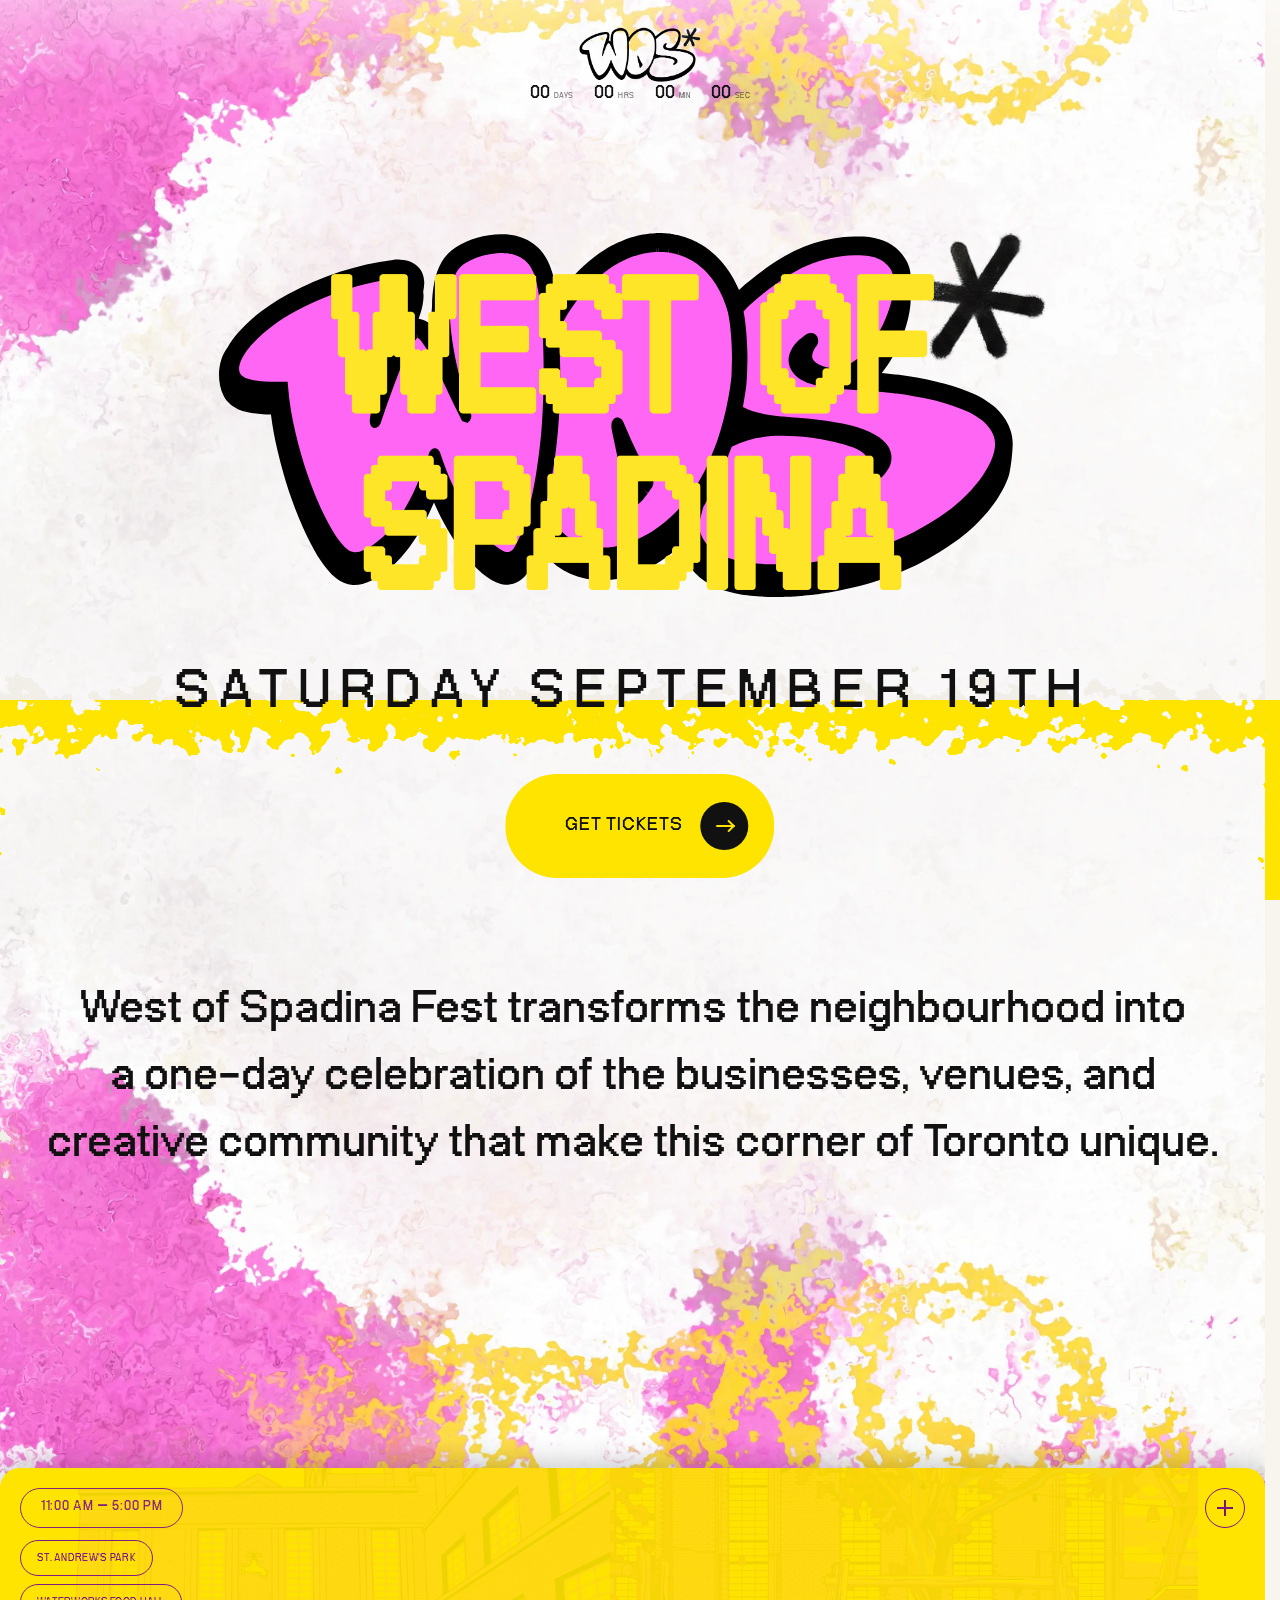
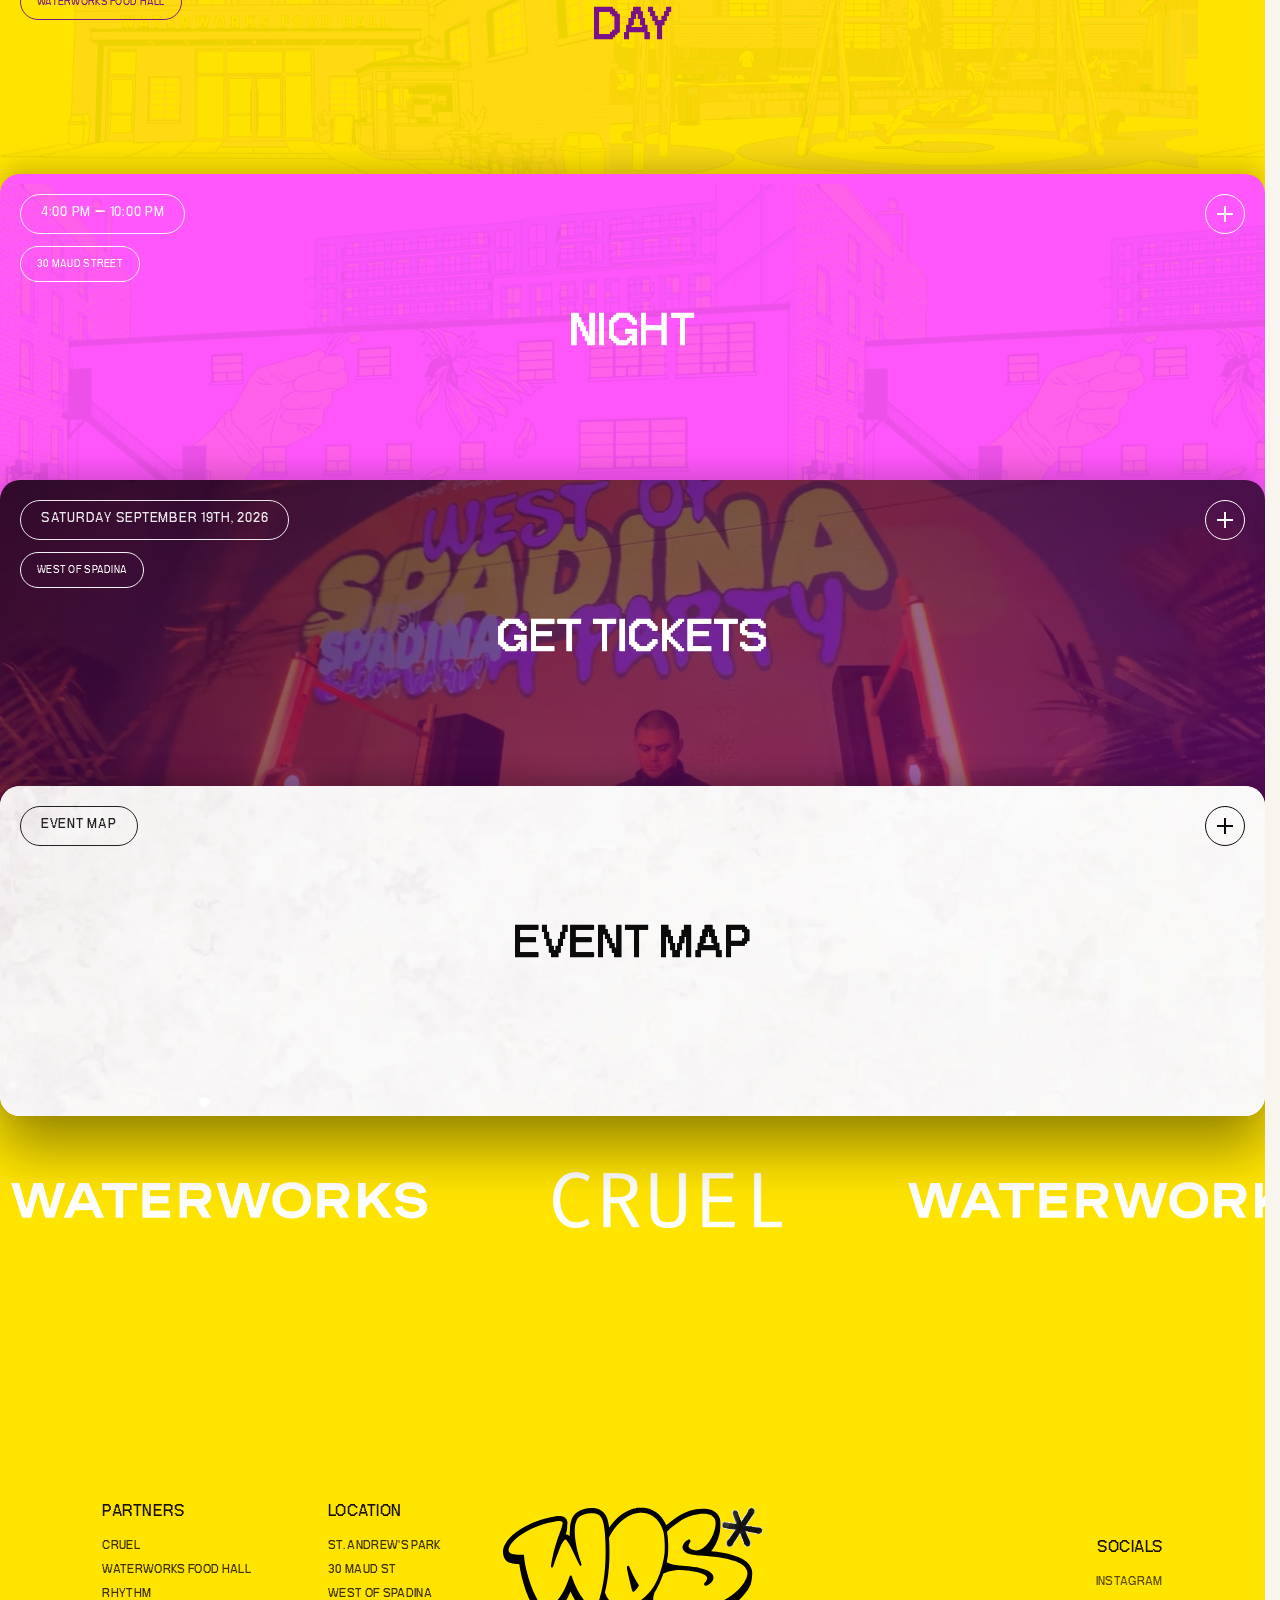
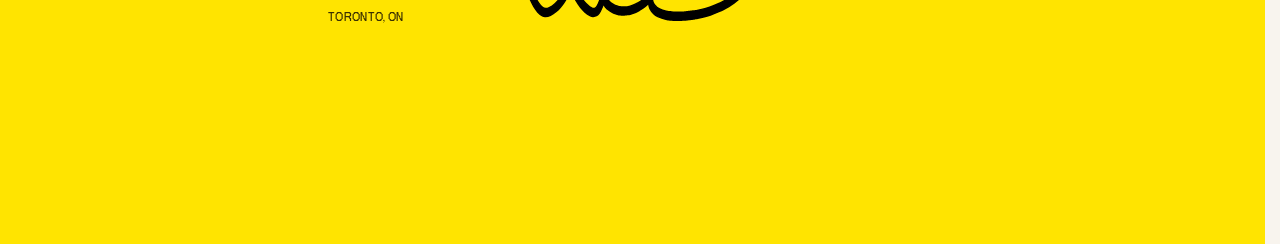
==== commit 67b5c237: "Add sponsor carousels for Night card and global site Adds a seamless auto-scrolling logo strip to th" ====
--- a/docs/index.html
+++ b/docs/index.html
@@ -114,6 +114,26 @@
         <ul class="bar__lineup">
           <li>Setlist Coming Soon!</li>
         </ul>
+        <div class="bar__sponsors">
+          <div class="bar__sponsors-track">
+            <img src="assets/img/Asset%201@600x.png" alt="" loading="lazy" decoding="async" />
+            <img src="assets/img/CasaDelRey_Logo_WHITE%20(1).png" alt="" loading="lazy" decoding="async" />
+            <img src="assets/img/cuervo-logo.png" alt="" loading="lazy" decoding="async" />
+            <img src="assets/img/DM_Text_Logo.png" alt="" loading="lazy" decoding="async" />
+            <img src="assets/img/logo-sapporo%20(1).png" alt="" loading="lazy" decoding="async" />
+            <img src="assets/img/MMF%20BW%20NOBGW.png" alt="" loading="lazy" decoding="async" />
+            <img src="assets/img/rhythm_text_blackw.png" alt="" loading="lazy" decoding="async" />
+            <img src="assets/img/Shore+Shakers+Logo+White.png" alt="" loading="lazy" decoding="async" />
+            <img src="assets/img/Asset%201@600x.png" alt="" loading="lazy" decoding="async" aria-hidden="true" />
+            <img src="assets/img/CasaDelRey_Logo_WHITE%20(1).png" alt="" loading="lazy" decoding="async" aria-hidden="true" />
+            <img src="assets/img/cuervo-logo.png" alt="" loading="lazy" decoding="async" aria-hidden="true" />
+            <img src="assets/img/DM_Text_Logo.png" alt="" loading="lazy" decoding="async" aria-hidden="true" />
+            <img src="assets/img/logo-sapporo%20(1).png" alt="" loading="lazy" decoding="async" aria-hidden="true" />
+            <img src="assets/img/MMF%20BW%20NOBGW.png" alt="" loading="lazy" decoding="async" aria-hidden="true" />
+            <img src="assets/img/rhythm_text_blackw.png" alt="" loading="lazy" decoding="async" aria-hidden="true" />
+            <img src="assets/img/Shore+Shakers+Logo+White.png" alt="" loading="lazy" decoding="async" aria-hidden="true" />
+          </div>
+        </div>
         <div class="bar__art">
           <div class="bar__art-track">
             <img class="bar__art-img" src="assets/img/figma-cruel2.webp" alt="" loading="lazy" decoding="async" />
@@ -181,6 +201,28 @@
   </div>
 </section>
 
+<!-- ============ GLOBAL SPONSORS ============ -->
+<section class="sponsors">
+  <div class="sponsors__track">
+    <img src="assets/img/Waterworks_Wordmark%20A_White.png" alt="Waterworks" loading="lazy" decoding="async" />
+    <img src="assets/img/CRU%20LOGO%20W.png" alt="CRUEL" loading="lazy" decoding="async" />
+    <img src="assets/img/Waterworks_Wordmark%20A_White.png" alt="" loading="lazy" decoding="async" aria-hidden="true" />
+    <img src="assets/img/CRU%20LOGO%20W.png" alt="" loading="lazy" decoding="async" aria-hidden="true" />
+    <img src="assets/img/Waterworks_Wordmark%20A_White.png" alt="" loading="lazy" decoding="async" aria-hidden="true" />
+    <img src="assets/img/CRU%20LOGO%20W.png" alt="" loading="lazy" decoding="async" aria-hidden="true" />
+    <img src="assets/img/Waterworks_Wordmark%20A_White.png" alt="" loading="lazy" decoding="async" aria-hidden="true" />
+    <img src="assets/img/CRU%20LOGO%20W.png" alt="" loading="lazy" decoding="async" aria-hidden="true" />
+    <img src="assets/img/Waterworks_Wordmark%20A_White.png" alt="" loading="lazy" decoding="async" aria-hidden="true" />
+    <img src="assets/img/CRU%20LOGO%20W.png" alt="" loading="lazy" decoding="async" aria-hidden="true" />
+    <img src="assets/img/Waterworks_Wordmark%20A_White.png" alt="" loading="lazy" decoding="async" aria-hidden="true" />
+    <img src="assets/img/CRU%20LOGO%20W.png" alt="" loading="lazy" decoding="async" aria-hidden="true" />
+    <img src="assets/img/Waterworks_Wordmark%20A_White.png" alt="" loading="lazy" decoding="async" aria-hidden="true" />
+    <img src="assets/img/CRU%20LOGO%20W.png" alt="" loading="lazy" decoding="async" aria-hidden="true" />
+    <img src="assets/img/Waterworks_Wordmark%20A_White.png" alt="" loading="lazy" decoding="async" aria-hidden="true" />
+    <img src="assets/img/CRU%20LOGO%20W.png" alt="" loading="lazy" decoding="async" aria-hidden="true" />
+  </div>
+</section>
+
 <!-- ============ SITE MAP + FOOTER — one continuous backdrop ============ -->
 <footer class="site-footer">
   <div class="site-footer__content">
@@ -210,7 +252,7 @@
       <div class="site-footer__col site-footer__col--right">
         <h3 class="site-footer__heading">Socials</h3>
         <ul class="site-footer__list">
-          <li><a href="javascript:void(0)">Instagram</a></li>
+          <li><a href="https://www.instagram.com/westofspadinafest/" target="_blank" rel="noopener">Instagram</a></li>
         </ul>
       </div>
     </div>
--- a/docs/css/style.css
+++ b/docs/css/style.css
@@ -1194,6 +1194,118 @@
   text-shadow: 0.1px 0 currentColor, -0.1px 0 currentColor;
 }
 
+/* Night's sponsor strip -- sits just above the pop-art banner, fading
+   in with everything else on expand. The track holds two identical
+   copies of the logo set back to back; animating it exactly -50% (one
+   full copy's width) loops seamlessly since that position is
+   pixel-identical to the start. */
+.bar__sponsors {
+  position: absolute;
+  left: 0;
+  right: 0;
+  bottom: calc(clamp(260px, 32.5vw, 380px) + 20px);
+  z-index: 1;
+  overflow: hidden;
+  opacity: 0;
+  transition: opacity 0.6s var(--ease-smooth);
+}
+
+.stack-card.is-expanded .bar__sponsors {
+  opacity: 1;
+}
+
+.bar__sponsors-track {
+  display: flex;
+  align-items: center;
+  gap: clamp(48px, 6vw, 90px);
+  width: max-content;
+  animation: sponsor-scroll 28s linear infinite;
+}
+
+.bar__sponsors-track img {
+  height: clamp(28px, 3.2vw, 44px);
+  width: auto;
+  max-width: none;
+  flex-shrink: 0;
+  object-fit: contain;
+}
+
+/* Spirit of York, Casa Del Rey, and Shore Shakers read noticeably
+   smaller than the rest at the same fixed height -- bumped up to
+   match the others' visual weight. */
+.bar__sponsors-track img[src*="Shore"] {
+  height: clamp(64px, 7.6vw, 100px);
+}
+
+.bar__sponsors-track img[src*="CasaDelRey"],
+.bar__sponsors-track img[src*="cuervo"] {
+  height: clamp(56px, 6.6vw, 86px);
+}
+
+.bar__sponsors-track img[src*="Asset%201"] {
+  height: clamp(84px, 10vw, 130px);
+}
+
+.bar__sponsors-track img[src*="sapporo"] {
+  height: clamp(76px, 9vw, 116px);
+}
+
+.bar__sponsors-track img[src*="MMF"] {
+  height: clamp(96px, 11.4vw, 148px);
+}
+
+@keyframes sponsor-scroll {
+  from {
+    transform: translateX(0);
+  }
+  to {
+    transform: translateX(-50%);
+  }
+}
+
+/* ---------------- GLOBAL SPONSORS ----------------
+   Sits between the Event Map card and the footer. Dark rather than
+   matching the page's light background here -- both logos are
+   white-only artwork, and white-on-white would just disappear. Same
+   seamless-loop technique as Night's card-level strip (see
+   .bar__sponsors-track / @keyframes sponsor-scroll above): two
+   identical copies of the logo set back to back, animated exactly
+   -50% so the loop point is invisible. */
+.sponsors {
+  position: relative;
+  /* Lower than .event-stack's z-index: 30 -- the Event Map card needs
+     to visibly overhang this strip (same treatment the footer used to
+     get directly), not sit behind it. */
+  z-index: 5;
+  background: rgb(255, 228, 0);
+  /* Pulled up under the Event Map card's rounded bottom corners/shadow
+     (this used to be the footer's job, back when the footer sat
+     directly against the card stack -- moved here now that this strip
+     is the actual next sibling). */
+  margin-top: -80px;
+  padding: calc(clamp(32px, 5vw, 56px) + 80px) 0 clamp(32px, 5vw, 56px);
+  overflow: hidden;
+}
+
+.sponsors__track {
+  display: flex;
+  align-items: center;
+  gap: clamp(70px, 9vw, 140px);
+  width: max-content;
+  /* Duration scaled up along with the track's width (4x more logo
+     copies were added to fix the loop gap) to keep the actual px/s
+     drift speed the same, then slowed further on top of that. */
+  animation: sponsor-scroll 130s linear infinite;
+}
+
+.sponsors__track img {
+  height: clamp(36px, 4.4vw, 60px);
+  width: auto;
+  max-width: none;
+  flex-shrink: 0;
+  object-fit: contain;
+}
+
 .bar__lineup li:first-child {
   font-size: 1.15em;
   margin-bottom: 0.15em;
@@ -1455,17 +1567,6 @@
   overflow: hidden;
   color: var(--white);
   background: rgb(255, 228, 0);
-  /* Pulled up under the Event Map card's rounded bottom corners/shadow
-     (rather than sitting flush beneath it) so the card visibly
-     overhangs the footer instead of just meeting it edge-to-edge.
-     Deliberately no z-index here -- the Event Map card already has a
-     high one (see .stack-card:nth-child(4)) that keeps it above the
-     footer where they overlap, and giving the footer its own negative
-     z-index put it behind .stack-section's own fading backdrop too,
-     letting the page's cream background show through as a stray tan
-     band right above the yellow. */
-  margin-top: -80px;
-  padding-top: 80px;
 }
 
 .site-footer__content {
@@ -1930,7 +2031,7 @@
      mobile viewport -- back to flush with the card's own bottom edge
      here instead. */
   .card--night .bar__art {
-    bottom: 50px;
+    bottom: 10px;
   }
 
   /* Site Map's legend-beside-image layout doesn't fit a narrow
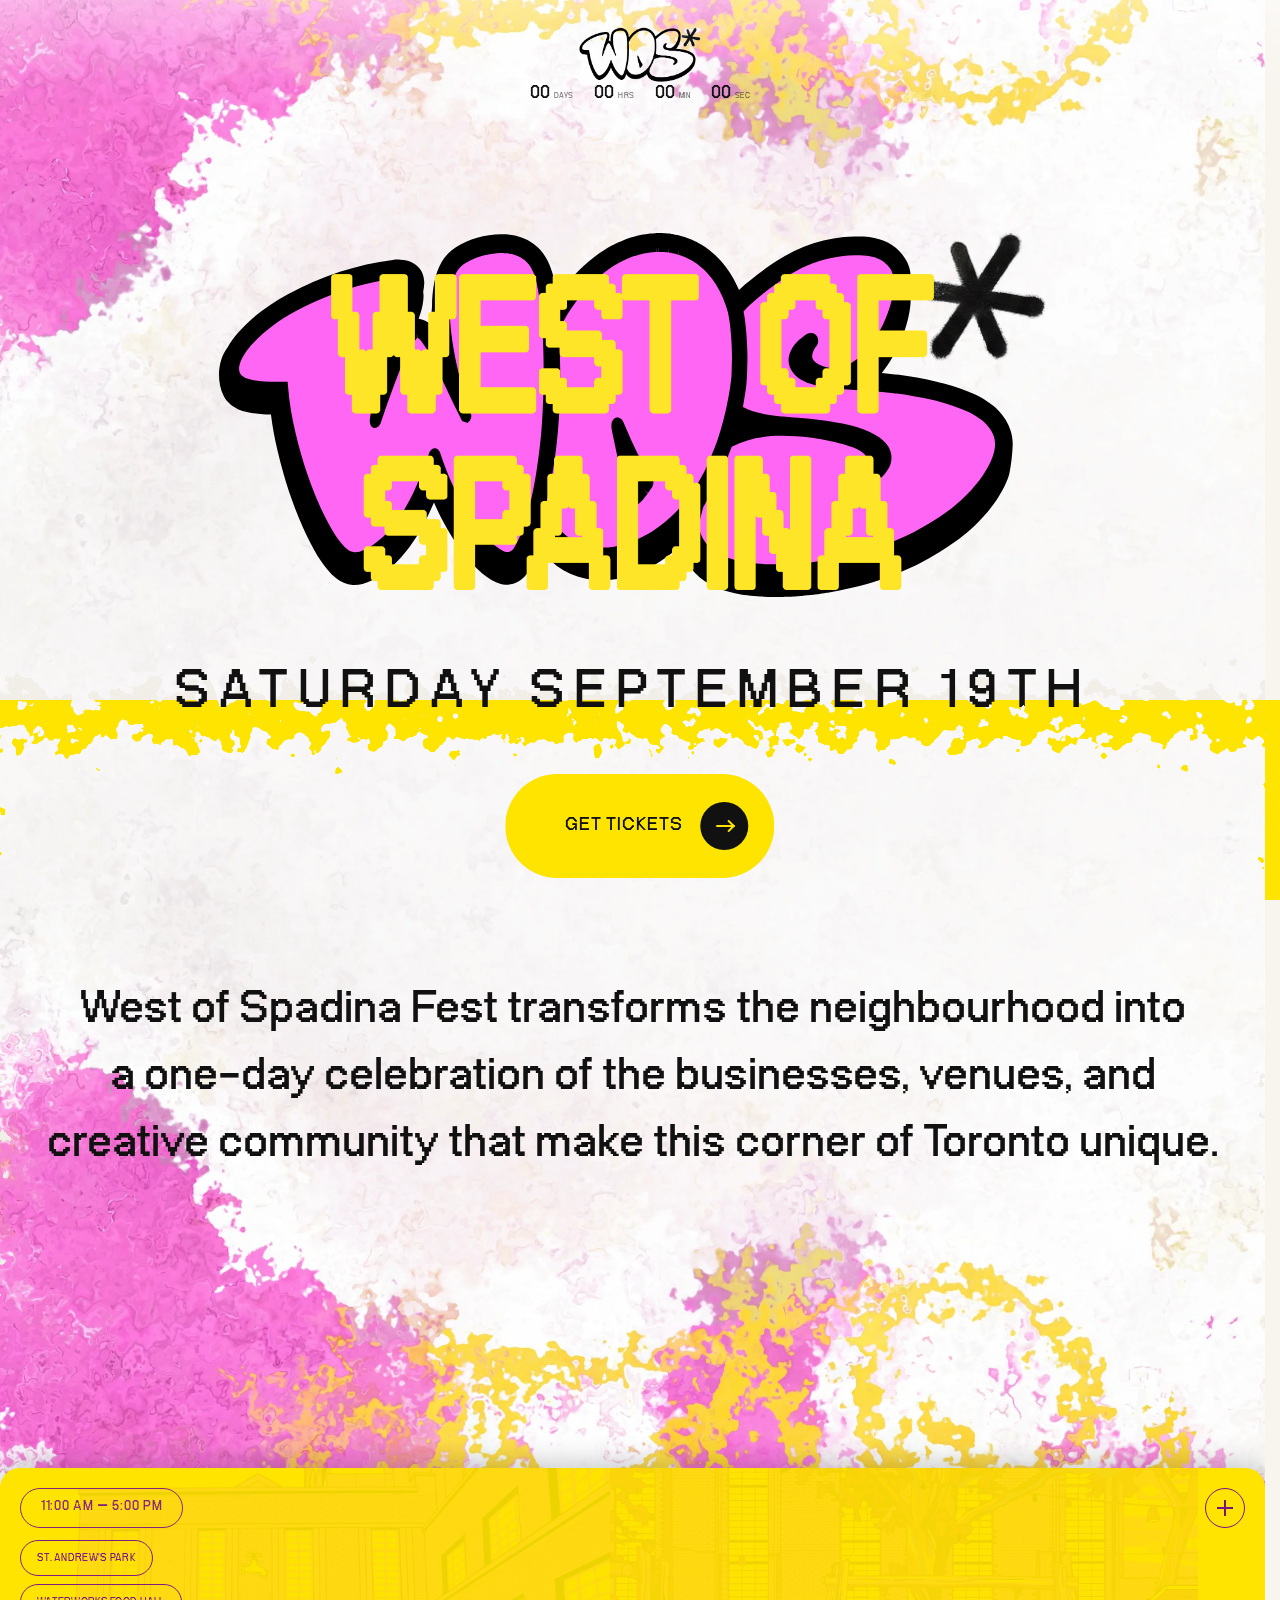
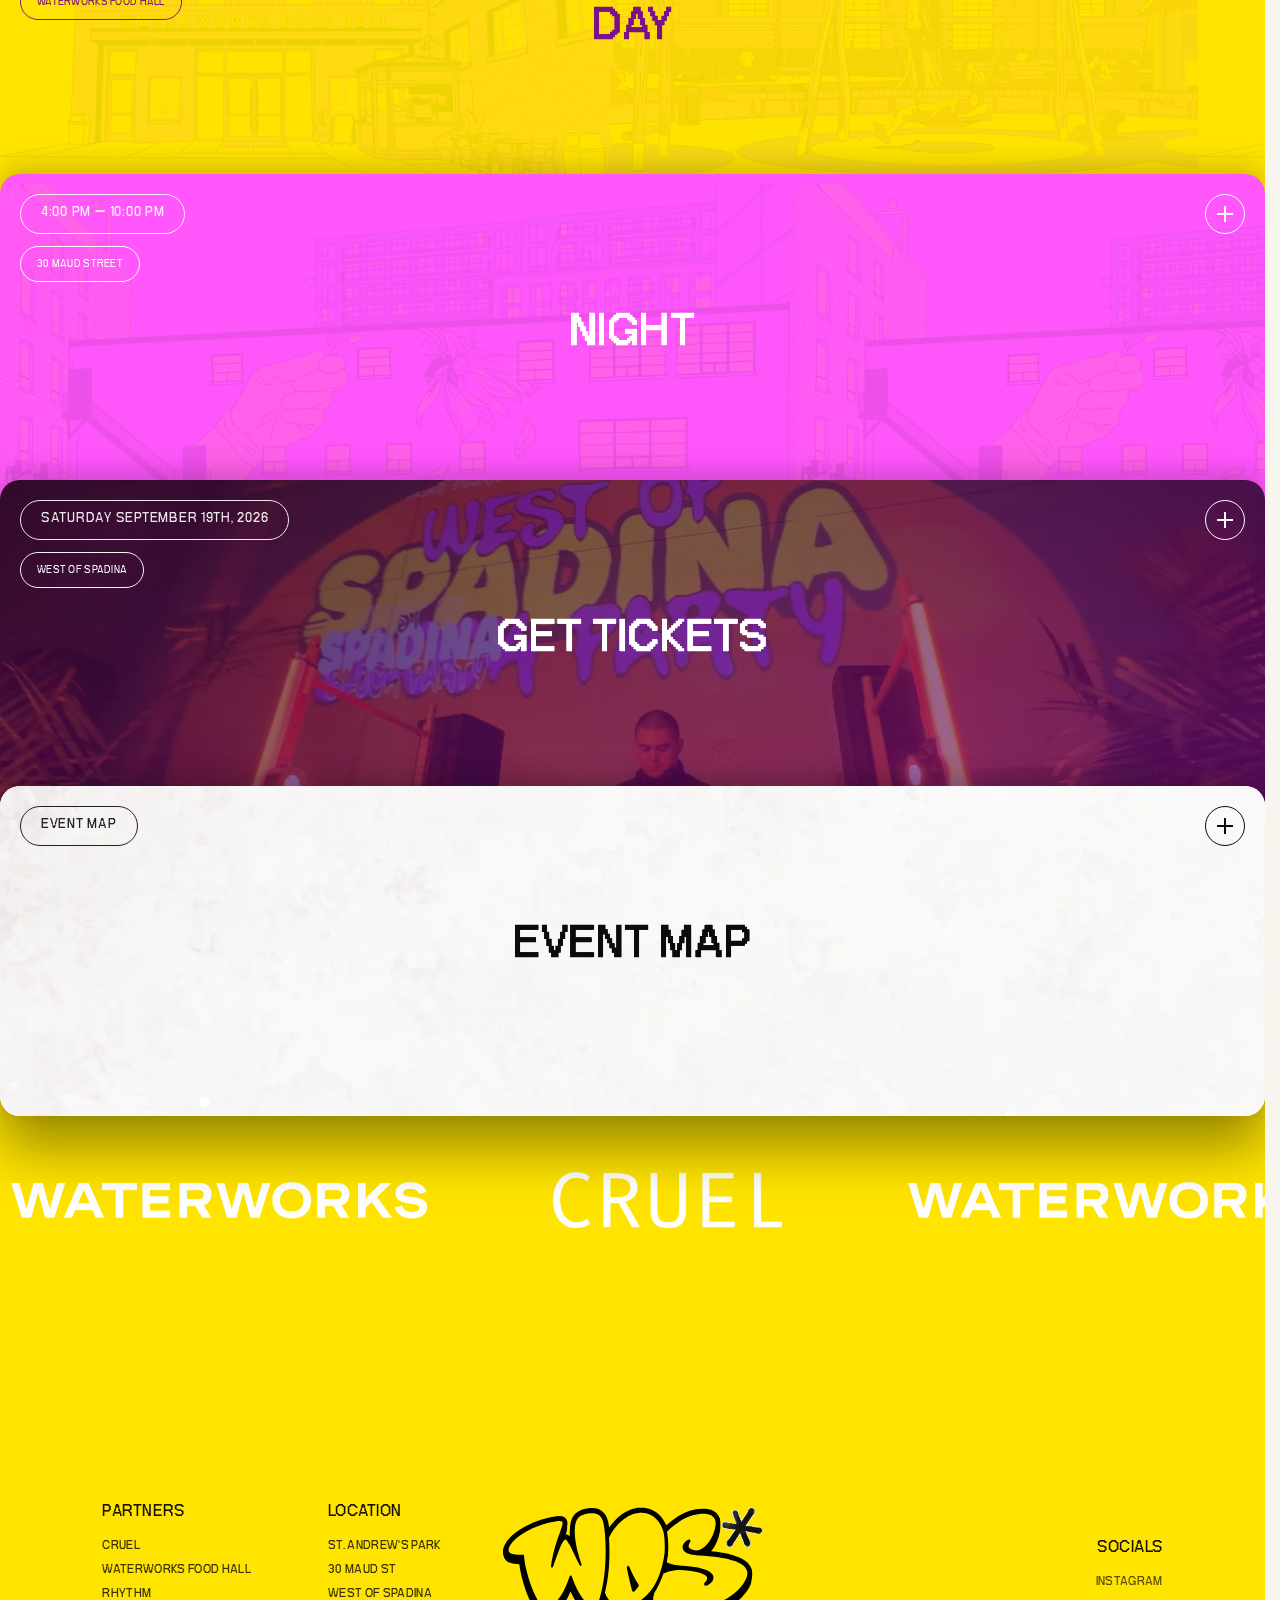
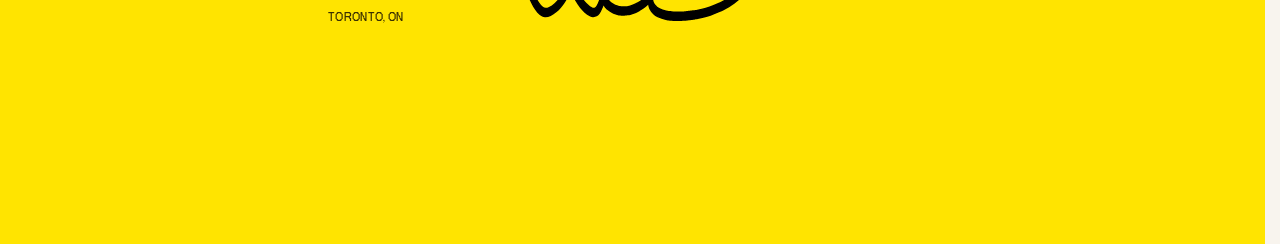
==== commit 842d5c61: "Swap Rhythm logo and increase its carousel size Co-Authored-By: Claude Sonnet 5 <noreply@anthropic.c" ====
--- a/docs/index.html
+++ b/docs/index.html
@@ -111,9 +111,6 @@
         <button class="bar__toggle" type="button" aria-label="Expand Night" aria-expanded="false"></button>
         <p class="bar__pill">4:00 PM – 10:00 PM</p>
         <p class="bar__eyebrow">Setlist</p>
-        <ul class="bar__lineup">
-          <li>Setlist Coming Soon!</li>
-        </ul>
         <div class="bar__sponsors">
           <div class="bar__sponsors-track">
             <img src="assets/img/Asset%201@600x.png" alt="" loading="lazy" decoding="async" />
@@ -122,7 +119,7 @@
             <img src="assets/img/DM_Text_Logo.png" alt="" loading="lazy" decoding="async" />
             <img src="assets/img/logo-sapporo%20(1).png" alt="" loading="lazy" decoding="async" />
             <img src="assets/img/MMF%20BW%20NOBGW.png" alt="" loading="lazy" decoding="async" />
-            <img src="assets/img/rhythm_text_blackw.png" alt="" loading="lazy" decoding="async" />
+            <img src="assets/img/rhythm_logo_white.png" alt="" loading="lazy" decoding="async" />
             <img src="assets/img/Shore+Shakers+Logo+White.png" alt="" loading="lazy" decoding="async" />
             <img src="assets/img/Asset%201@600x.png" alt="" loading="lazy" decoding="async" aria-hidden="true" />
             <img src="assets/img/CasaDelRey_Logo_WHITE%20(1).png" alt="" loading="lazy" decoding="async" aria-hidden="true" />
@@ -130,7 +127,7 @@
             <img src="assets/img/DM_Text_Logo.png" alt="" loading="lazy" decoding="async" aria-hidden="true" />
             <img src="assets/img/logo-sapporo%20(1).png" alt="" loading="lazy" decoding="async" aria-hidden="true" />
             <img src="assets/img/MMF%20BW%20NOBGW.png" alt="" loading="lazy" decoding="async" aria-hidden="true" />
-            <img src="assets/img/rhythm_text_blackw.png" alt="" loading="lazy" decoding="async" aria-hidden="true" />
+            <img src="assets/img/rhythm_logo_white.png" alt="" loading="lazy" decoding="async" aria-hidden="true" />
             <img src="assets/img/Shore+Shakers+Logo+White.png" alt="" loading="lazy" decoding="async" aria-hidden="true" />
           </div>
         </div>
--- a/docs/css/style.css
+++ b/docs/css/style.css
@@ -1219,7 +1219,15 @@
   align-items: center;
   gap: clamp(48px, 6vw, 90px);
   width: max-content;
-  animation: sponsor-scroll 28s linear infinite;
+  animation: sponsor-scroll 34s linear infinite;
+  /* Promotes the track to its own compositor layer so the browser can
+     animate it on the GPU instead of re-rasterizing on the main
+     thread every frame -- without this, one of the source logo files
+     being a full 4000x4000px PNG (since fixed, but still the largest
+     asset in the strip) was enough to stall the main thread on mobile,
+     which read as the marquee starting slow then visibly skipping
+     ahead once the backlog cleared. */
+  will-change: transform;
 }
 
 .bar__sponsors-track img {
@@ -1252,6 +1260,10 @@
 
 .bar__sponsors-track img[src*="MMF"] {
   height: clamp(96px, 11.4vw, 148px);
+}
+
+.bar__sponsors-track img[src*="rhythm_logo"] {
+  height: clamp(56px, 6.4vw, 88px);
 }
 
 @keyframes sponsor-scroll {
@@ -1295,7 +1307,8 @@
   /* Duration scaled up along with the track's width (4x more logo
      copies were added to fix the loop gap) to keep the actual px/s
      drift speed the same, then slowed further on top of that. */
-  animation: sponsor-scroll 130s linear infinite;
+  animation: sponsor-scroll 150s linear infinite;
+  will-change: transform;
 }
 
 .sponsors__track img {
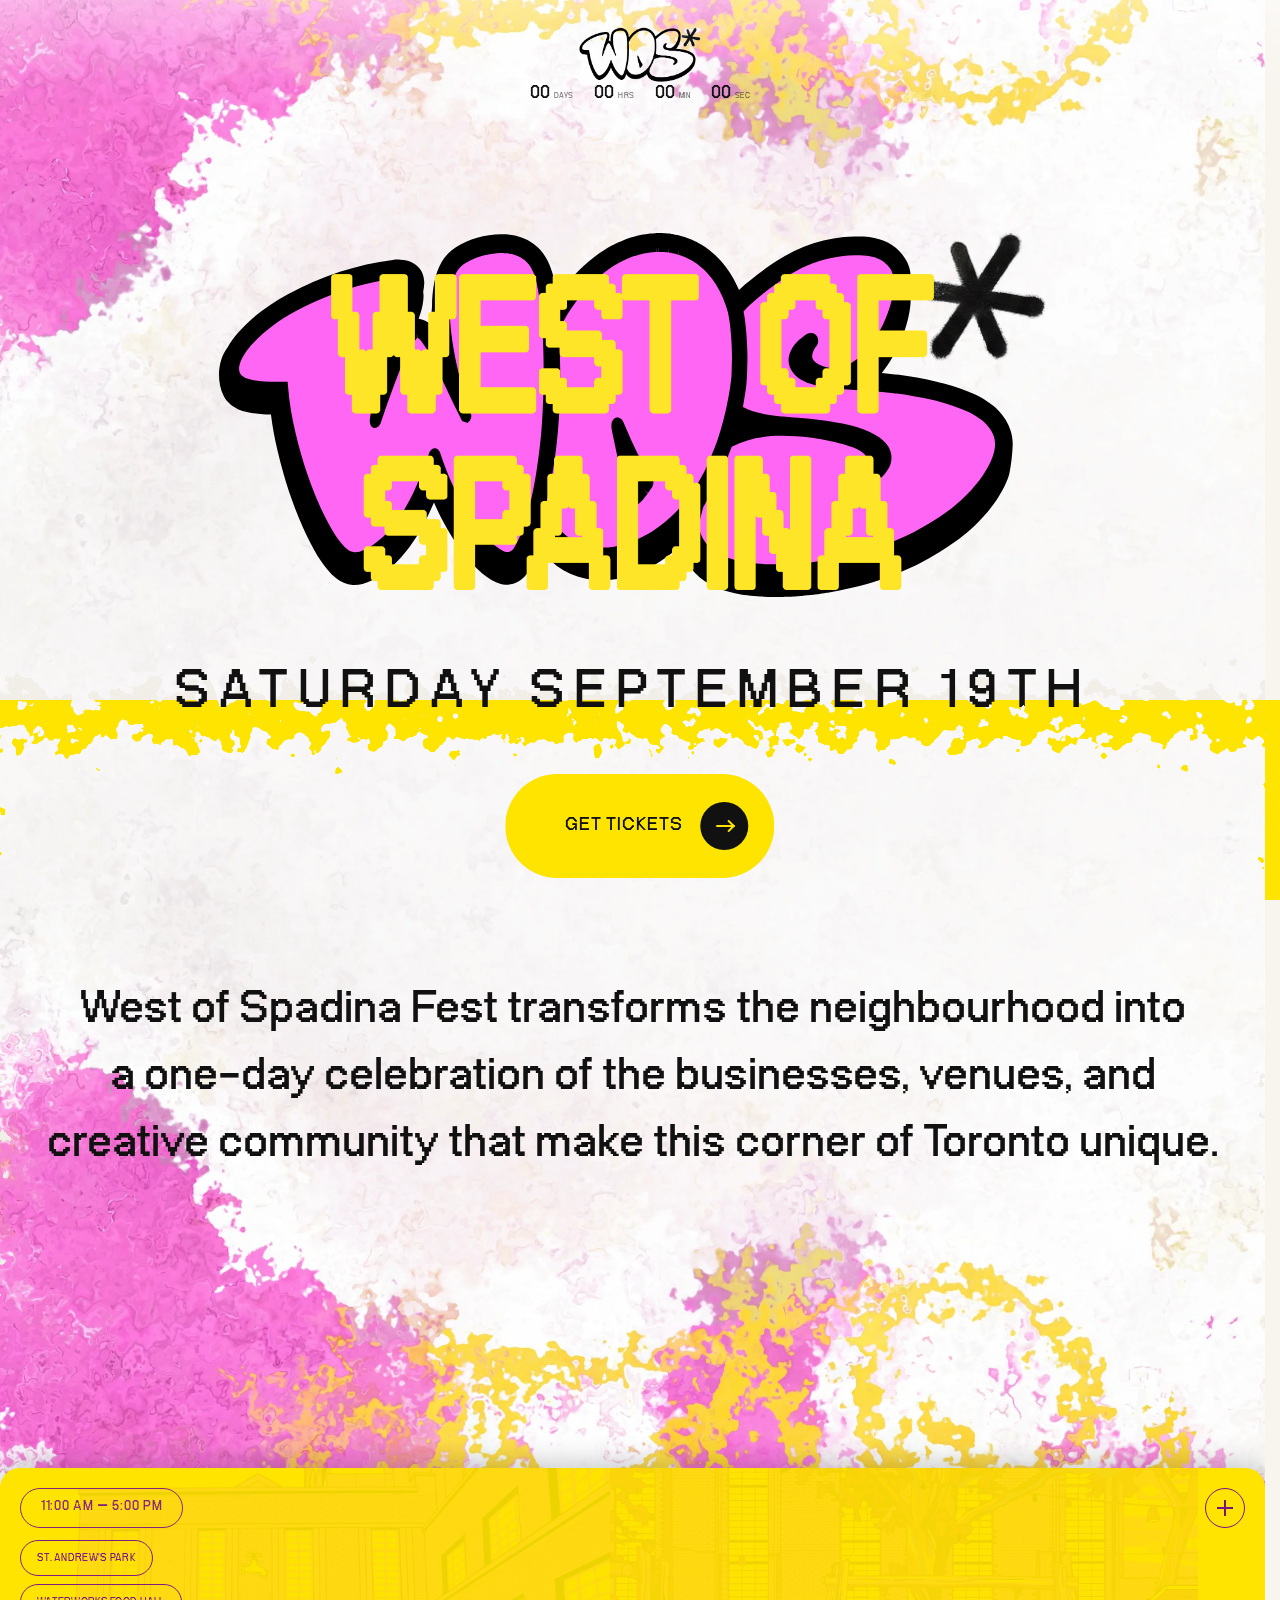
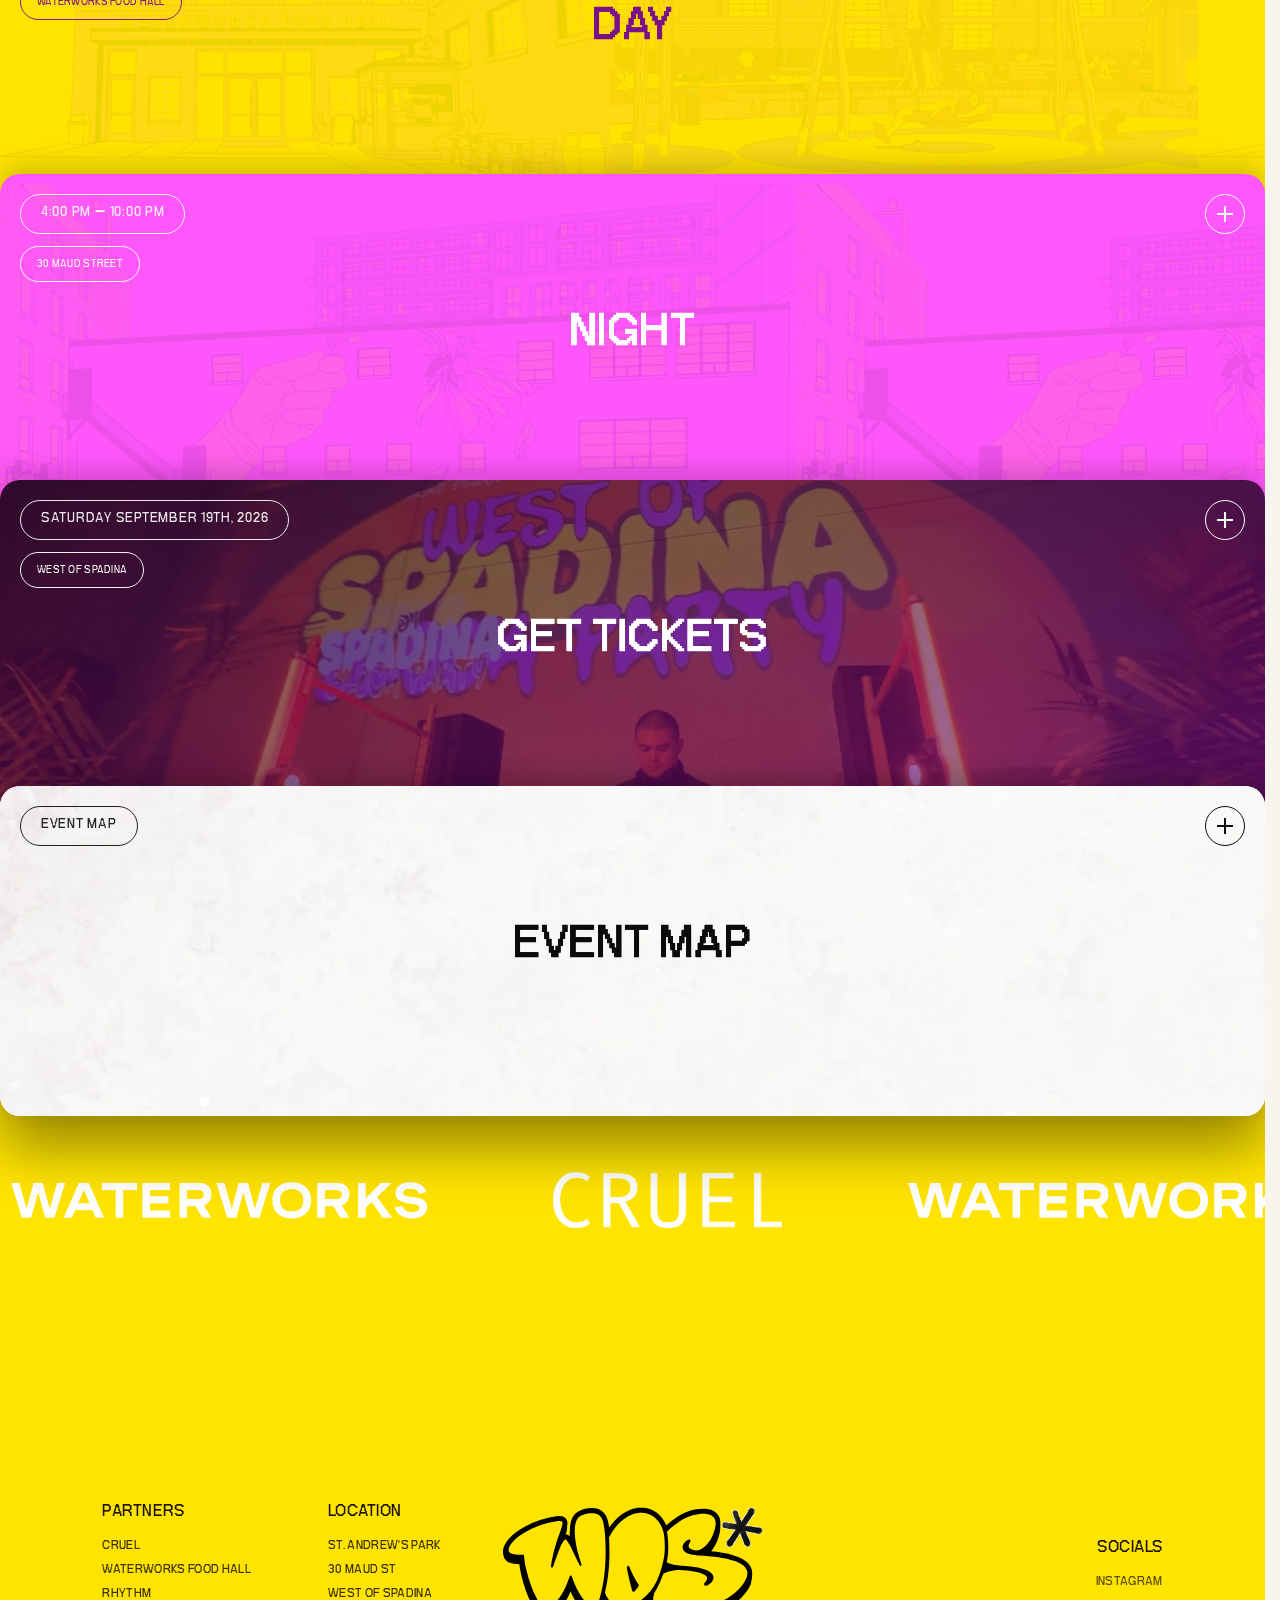
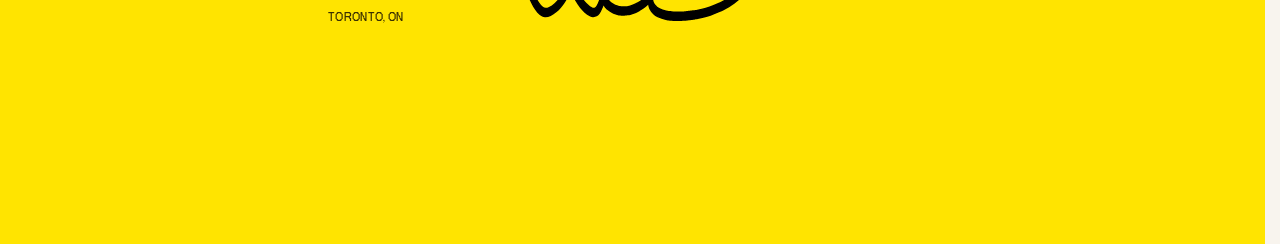
==== commit 683a4257: "Restore Night lineup, add Mele subtitle, tune sizing/positioning Restores the real artist lineup (Me" ====
--- a/docs/index.html
+++ b/docs/index.html
@@ -111,6 +111,12 @@
         <button class="bar__toggle" type="button" aria-label="Expand Night" aria-expanded="false"></button>
         <p class="bar__pill">4:00 PM – 10:00 PM</p>
         <p class="bar__eyebrow">Setlist</p>
+        <ul class="bar__lineup">
+          <li>Melé <span class="bar__lineup-sub">(Defected, Club Bad)</span></li>
+          <li>Kiinjo</li>
+          <li>Joyia</li>
+          <li>House of Lords</li>
+        </ul>
         <div class="bar__sponsors">
           <div class="bar__sponsors-track">
             <img src="assets/img/Asset%201@600x.png" alt="" loading="lazy" decoding="async" />
--- a/docs/css/style.css
+++ b/docs/css/style.css
@@ -823,7 +823,7 @@
 }
 
 .stack-card.is-expanded {
-  height: clamp(600px, 75vw, 860px);
+  height: clamp(700px, 85vw, 980px);
   /* Keeps the same upward seam shadow every card has at rest, plus a
      stronger downward one for the extra elevation while expanded --
      previously this replaced the seam shadow outright, which is why
@@ -1160,7 +1160,7 @@
   position: absolute;
   left: 0;
   right: 0;
-  top: calc(clamp(600px, 75vw, 860px) - clamp(260px, 32.5vw, 380px) + 120px);
+  top: calc(clamp(700px, 85vw, 980px) - clamp(260px, 32.5vw, 380px) + 120px);
   z-index: -1;
   list-style: none;
   margin: 0;
@@ -1184,7 +1184,7 @@
 }
 
 .stack-card.is-expanded .bar__lineup {
-  top: calc(clamp(600px, 75vw, 860px) - clamp(260px, 32.5vw, 380px) - 310px);
+  top: calc(clamp(700px, 85vw, 980px) - clamp(260px, 32.5vw, 380px) - 540px);
   opacity: 1;
 }
 
@@ -1208,6 +1208,12 @@
   overflow: hidden;
   opacity: 0;
   transition: opacity 0.6s var(--ease-smooth);
+}
+
+@media (min-width: 721px) {
+  .bar__sponsors {
+    bottom: calc(clamp(260px, 32.5vw, 380px) - 60px);
+  }
 }
 
 .stack-card.is-expanded .bar__sponsors {
@@ -1320,8 +1326,19 @@
 }
 
 .bar__lineup li:first-child {
-  font-size: 1.15em;
-  margin-bottom: 0.15em;
+  font-size: 1.44em;
+  margin-bottom: 0.22em;
+}
+
+.bar__lineup-sub {
+  display: block;
+  font-size: 0.2em;
+  letter-spacing: 0.03em;
+  /* The heavy stroke/shadow thickening inherited from .bar__lineup
+     (tuned for the large main names) turns to mush at this much
+     smaller size -- dropped for legibility. */
+  -webkit-text-stroke-width: 0;
+  text-shadow: none;
 }
 
 .bar__lineup li:not(:first-child) {
@@ -2021,22 +2038,26 @@
      tuned against a wider banner and sat too big and too high,
      crowding the pill/toggle and title above it. */
   .bar__lineup {
-    font-size: clamp(2.7rem, 9.8vw, 3.6rem);
+    font-size: clamp(3.2rem, 11.5vw, 4.2rem);
   }
 
   /* Mele's 1.5x/others' 0.75x split (tuned for the desktop banner)
      reads as too extreme a jump on a narrow card -- narrower the gap
      here instead. */
   .bar__lineup li:first-child {
-    font-size: 1.15em;
+    font-size: 1.9em;
+  }
+
+  .bar__lineup-sub {
+    font-size: 0.2em;
   }
 
   .bar__lineup li:not(:first-child) {
-    font-size: 0.9em;
+    font-size: 1.2em;
   }
 
   .stack-card.is-expanded .bar__lineup {
-    top: calc(clamp(600px, 75vw, 860px) - clamp(260px, 32.5vw, 380px) - 210px);
+    top: calc(clamp(700px, 85vw, 980px) - clamp(260px, 32.5vw, 380px) - 360px);
   }
 
   /* The -60px push used on wider viewports (see .card--night .bar__art
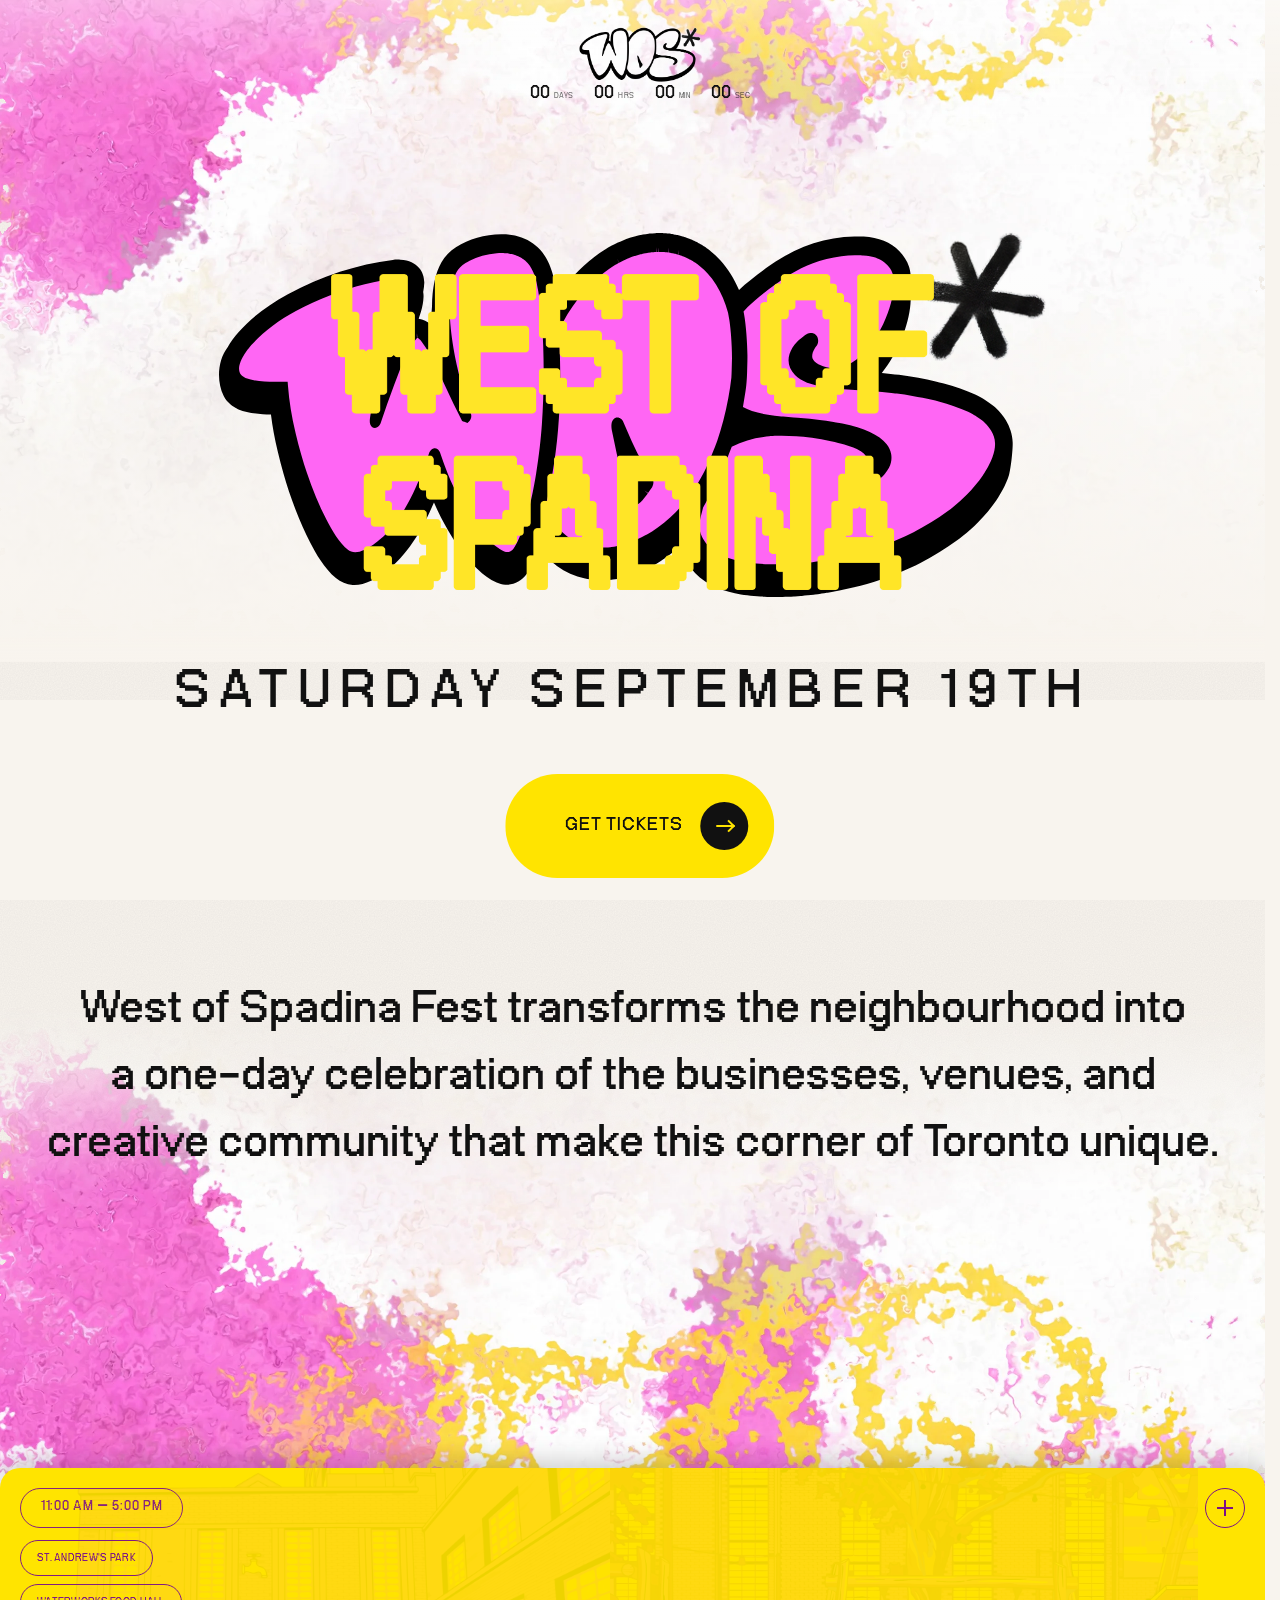
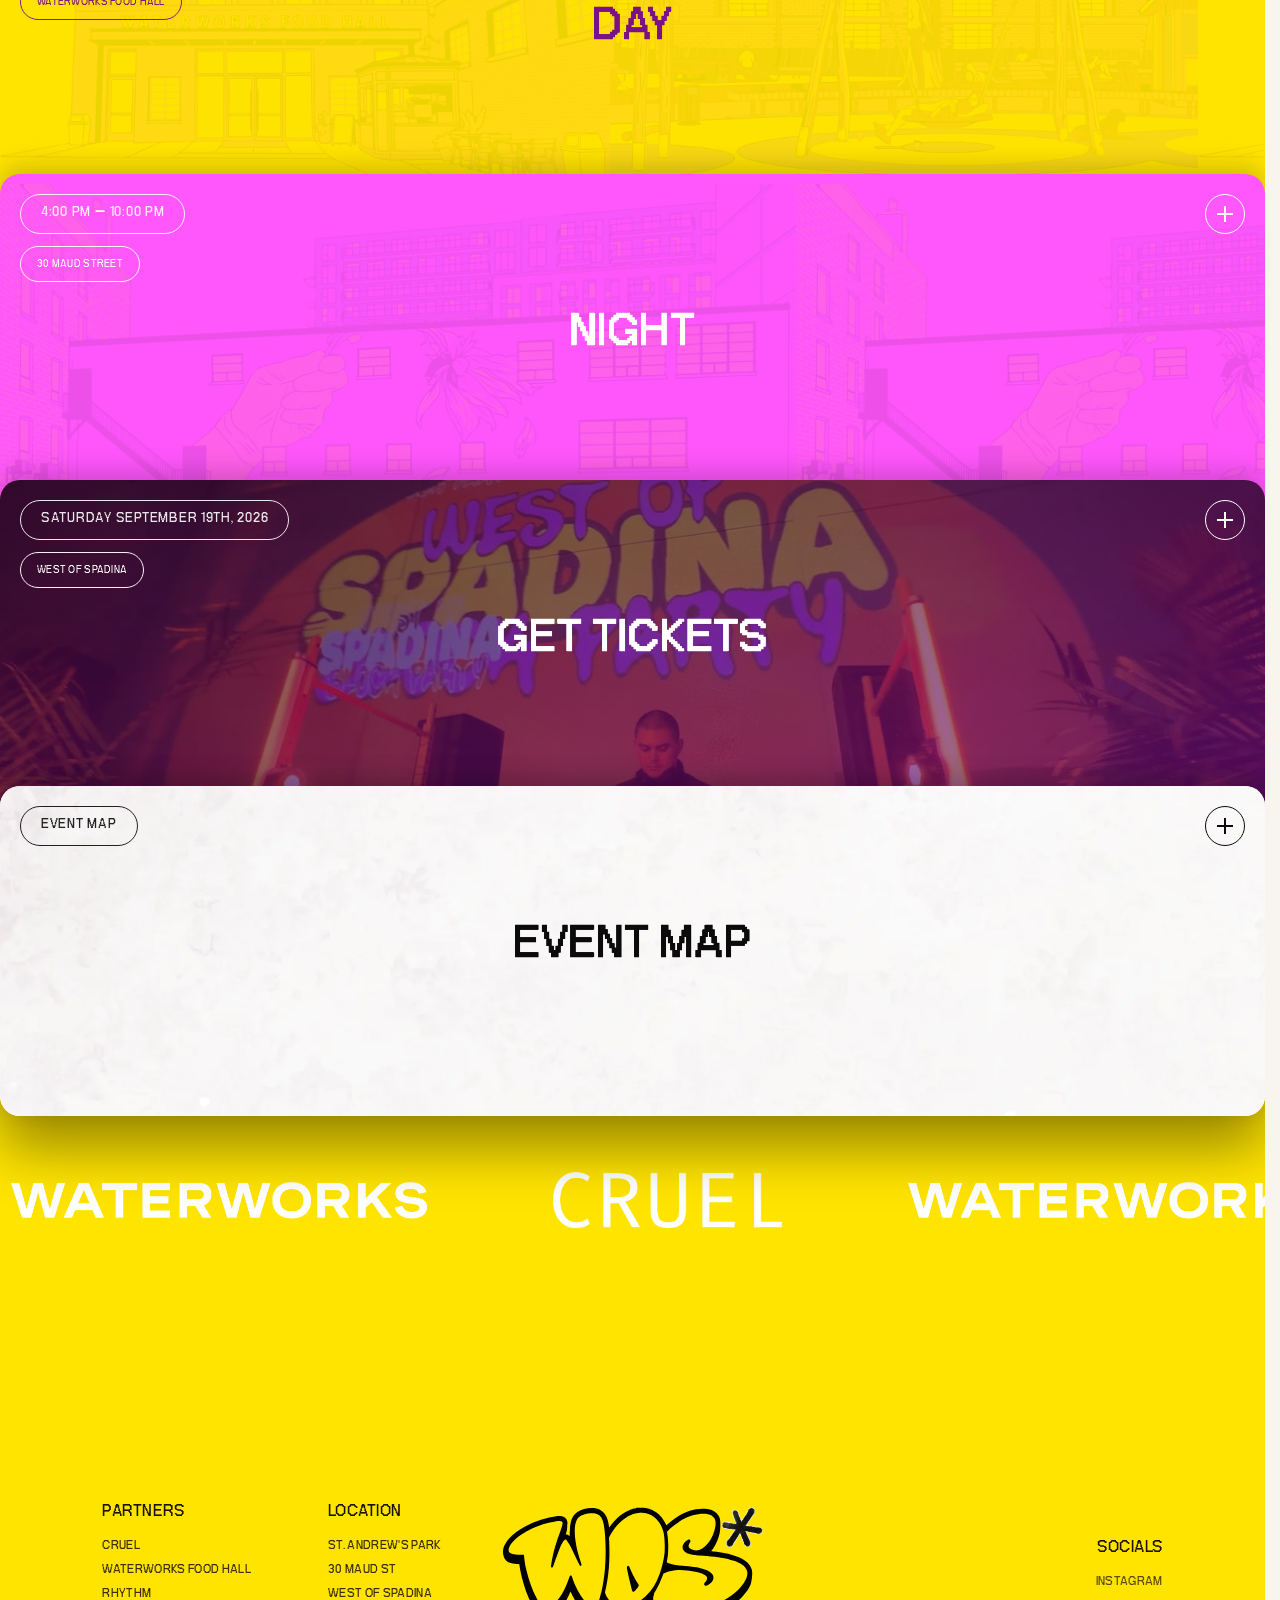
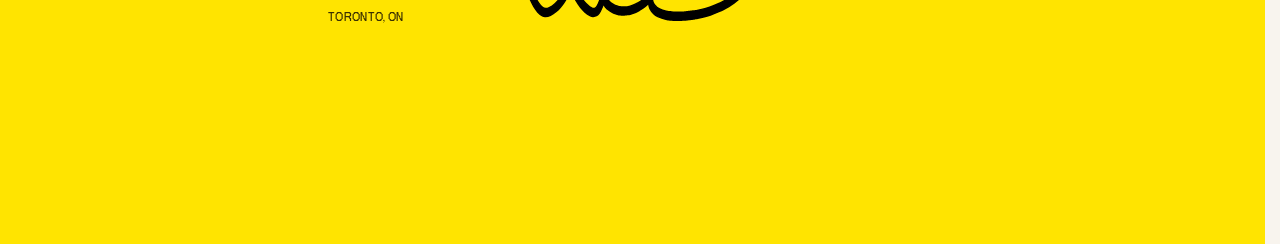
==== commit 198ccb0e: "Fix hero/intro seam artifacts and cross-breakpoint layout sync Fixes several stacking/layout bugs at" ====
--- a/docs/index.html
+++ b/docs/index.html
@@ -119,22 +119,22 @@
         </ul>
         <div class="bar__sponsors">
           <div class="bar__sponsors-track">
-            <img src="assets/img/Asset%201@600x.png" alt="" loading="lazy" decoding="async" />
-            <img src="assets/img/CasaDelRey_Logo_WHITE%20(1).png" alt="" loading="lazy" decoding="async" />
-            <img src="assets/img/cuervo-logo.png" alt="" loading="lazy" decoding="async" />
-            <img src="assets/img/DM_Text_Logo.png" alt="" loading="lazy" decoding="async" />
-            <img src="assets/img/logo-sapporo%20(1).png" alt="" loading="lazy" decoding="async" />
-            <img src="assets/img/MMF%20BW%20NOBGW.png" alt="" loading="lazy" decoding="async" />
-            <img src="assets/img/rhythm_logo_white.png" alt="" loading="lazy" decoding="async" />
-            <img src="assets/img/Shore+Shakers+Logo+White.png" alt="" loading="lazy" decoding="async" />
-            <img src="assets/img/Asset%201@600x.png" alt="" loading="lazy" decoding="async" aria-hidden="true" />
-            <img src="assets/img/CasaDelRey_Logo_WHITE%20(1).png" alt="" loading="lazy" decoding="async" aria-hidden="true" />
-            <img src="assets/img/cuervo-logo.png" alt="" loading="lazy" decoding="async" aria-hidden="true" />
-            <img src="assets/img/DM_Text_Logo.png" alt="" loading="lazy" decoding="async" aria-hidden="true" />
-            <img src="assets/img/logo-sapporo%20(1).png" alt="" loading="lazy" decoding="async" aria-hidden="true" />
-            <img src="assets/img/MMF%20BW%20NOBGW.png" alt="" loading="lazy" decoding="async" aria-hidden="true" />
-            <img src="assets/img/rhythm_logo_white.png" alt="" loading="lazy" decoding="async" aria-hidden="true" />
-            <img src="assets/img/Shore+Shakers+Logo+White.png" alt="" loading="lazy" decoding="async" aria-hidden="true" />
+            <img src="assets/img/Asset%201@600x.png" alt="" decoding="async" />
+            <img src="assets/img/CasaDelRey_Logo_WHITE%20(1).png" alt="" decoding="async" />
+            <img src="assets/img/cuervo-logo.png" alt="" decoding="async" />
+            <img src="assets/img/DM_Text_Logo.png" alt="" decoding="async" />
+            <img src="assets/img/logo-sapporo%20(1).png" alt="" decoding="async" />
+            <img src="assets/img/MMF%20BW%20NOBGW.png" alt="" decoding="async" />
+            <img src="assets/img/rhythm_logo_white.png" alt="" decoding="async" />
+            <img src="assets/img/Shore+Shakers+Logo+White.png" alt="" decoding="async" />
+            <img src="assets/img/Asset%201@600x.png" alt="" decoding="async" aria-hidden="true" />
+            <img src="assets/img/CasaDelRey_Logo_WHITE%20(1).png" alt="" decoding="async" aria-hidden="true" />
+            <img src="assets/img/cuervo-logo.png" alt="" decoding="async" aria-hidden="true" />
+            <img src="assets/img/DM_Text_Logo.png" alt="" decoding="async" aria-hidden="true" />
+            <img src="assets/img/logo-sapporo%20(1).png" alt="" decoding="async" aria-hidden="true" />
+            <img src="assets/img/MMF%20BW%20NOBGW.png" alt="" decoding="async" aria-hidden="true" />
+            <img src="assets/img/rhythm_logo_white.png" alt="" decoding="async" aria-hidden="true" />
+            <img src="assets/img/Shore+Shakers+Logo+White.png" alt="" decoding="async" aria-hidden="true" />
           </div>
         </div>
         <div class="bar__art">
@@ -207,22 +207,22 @@
 <!-- ============ GLOBAL SPONSORS ============ -->
 <section class="sponsors">
   <div class="sponsors__track">
-    <img src="assets/img/Waterworks_Wordmark%20A_White.png" alt="Waterworks" loading="lazy" decoding="async" />
-    <img src="assets/img/CRU%20LOGO%20W.png" alt="CRUEL" loading="lazy" decoding="async" />
-    <img src="assets/img/Waterworks_Wordmark%20A_White.png" alt="" loading="lazy" decoding="async" aria-hidden="true" />
-    <img src="assets/img/CRU%20LOGO%20W.png" alt="" loading="lazy" decoding="async" aria-hidden="true" />
-    <img src="assets/img/Waterworks_Wordmark%20A_White.png" alt="" loading="lazy" decoding="async" aria-hidden="true" />
-    <img src="assets/img/CRU%20LOGO%20W.png" alt="" loading="lazy" decoding="async" aria-hidden="true" />
-    <img src="assets/img/Waterworks_Wordmark%20A_White.png" alt="" loading="lazy" decoding="async" aria-hidden="true" />
-    <img src="assets/img/CRU%20LOGO%20W.png" alt="" loading="lazy" decoding="async" aria-hidden="true" />
-    <img src="assets/img/Waterworks_Wordmark%20A_White.png" alt="" loading="lazy" decoding="async" aria-hidden="true" />
-    <img src="assets/img/CRU%20LOGO%20W.png" alt="" loading="lazy" decoding="async" aria-hidden="true" />
-    <img src="assets/img/Waterworks_Wordmark%20A_White.png" alt="" loading="lazy" decoding="async" aria-hidden="true" />
-    <img src="assets/img/CRU%20LOGO%20W.png" alt="" loading="lazy" decoding="async" aria-hidden="true" />
-    <img src="assets/img/Waterworks_Wordmark%20A_White.png" alt="" loading="lazy" decoding="async" aria-hidden="true" />
-    <img src="assets/img/CRU%20LOGO%20W.png" alt="" loading="lazy" decoding="async" aria-hidden="true" />
-    <img src="assets/img/Waterworks_Wordmark%20A_White.png" alt="" loading="lazy" decoding="async" aria-hidden="true" />
-    <img src="assets/img/CRU%20LOGO%20W.png" alt="" loading="lazy" decoding="async" aria-hidden="true" />
+    <img src="assets/img/Waterworks_Wordmark%20A_White.png" alt="Waterworks" decoding="async" />
+    <img src="assets/img/CRU%20LOGO%20W.png" alt="CRUEL" decoding="async" />
+    <img src="assets/img/Waterworks_Wordmark%20A_White.png" alt="" decoding="async" aria-hidden="true" />
+    <img src="assets/img/CRU%20LOGO%20W.png" alt="" decoding="async" aria-hidden="true" />
+    <img src="assets/img/Waterworks_Wordmark%20A_White.png" alt="" decoding="async" aria-hidden="true" />
+    <img src="assets/img/CRU%20LOGO%20W.png" alt="" decoding="async" aria-hidden="true" />
+    <img src="assets/img/Waterworks_Wordmark%20A_White.png" alt="" decoding="async" aria-hidden="true" />
+    <img src="assets/img/CRU%20LOGO%20W.png" alt="" decoding="async" aria-hidden="true" />
+    <img src="assets/img/Waterworks_Wordmark%20A_White.png" alt="" decoding="async" aria-hidden="true" />
+    <img src="assets/img/CRU%20LOGO%20W.png" alt="" decoding="async" aria-hidden="true" />
+    <img src="assets/img/Waterworks_Wordmark%20A_White.png" alt="" decoding="async" aria-hidden="true" />
+    <img src="assets/img/CRU%20LOGO%20W.png" alt="" decoding="async" aria-hidden="true" />
+    <img src="assets/img/Waterworks_Wordmark%20A_White.png" alt="" decoding="async" aria-hidden="true" />
+    <img src="assets/img/CRU%20LOGO%20W.png" alt="" decoding="async" aria-hidden="true" />
+    <img src="assets/img/Waterworks_Wordmark%20A_White.png" alt="" decoding="async" aria-hidden="true" />
+    <img src="assets/img/CRU%20LOGO%20W.png" alt="" decoding="async" aria-hidden="true" />
   </div>
 </section>
 
--- a/docs/css/style.css
+++ b/docs/css/style.css
@@ -68,11 +68,15 @@
   overflow-x: hidden;
 }
 
-/* Fixed to the viewport bottom (not the document), invisible in
-   normal use since the opaque footer sits directly on top of it --
-   only shows up during mobile Safari's elastic overscroll, where it
-   keeps the reveal-past-the-end yellow (matching the footer) instead
-   of flashing the page's own cream background. */
+/* Fixed to the viewport bottom (not the document). Originally yellow
+   to match the footer for mobile Safari's elastic overscroll, but
+   that assumed only the (opaque) footer would ever sit in front of
+   it -- other content earlier in the page (e.g. the hero, once its
+   own backdrop image fades to transparent near the bottom) can also
+   land in this fixed 200px band without fully covering it, letting
+   the yellow show through as a stray bar. Matching the page's own
+   cream background instead means it blends in wherever it peeks
+   through, not just behind the footer. */
 body::after {
   content: "";
   position: fixed;
@@ -81,7 +85,7 @@
   bottom: 0;
   height: 200px;
   z-index: -10;
-  background: rgb(255, 228, 0);
+  background: #f8f4ee;
   pointer-events: none;
 }
 
@@ -424,19 +428,42 @@
 
 .landing-backdrop {
   position: relative;
-  z-index: 10;
+  /* Higher than .intro-backdrop's z-index: 20 -- .landing-backdrop
+     establishes its own stacking context, so no z-index set on
+     anything inside it (like .hero__content, the date) could ever
+     out-rank .intro-backdrop while this context itself sat at a lower
+     z-index than that. At in-between viewport widths where the two
+     backdrops' pull-up amounts don't line up as cleanly as they do at
+     the tuned mobile/desktop breakpoints, that let .intro-backdrop's
+     splash image paint over the date instead of behind it. */
+  z-index: 25;
   overflow: hidden;
 }
 
 .landing-backdrop::before {
   content: "";
   position: absolute;
-  inset: -30px;
+  top: -30px;
+  left: -30px;
+  right: -30px;
+  /* Stops short of this box's actual bottom edge (a full-height inset
+     would reach it) so there's a stretch of plain, untouched body
+     background between where this element's paint ends and the box's
+     own clip boundary -- no second layer's edge sitting right at that
+     boundary to seam against, no matter how closely its colour is
+     tuned to match. Every earlier attempt (mask-image, a flat cream
+     fill, a matching noise texture) still produced a visible line or
+     band exactly at that boundary, because there was always still
+     *something* painted there meeting the page's real background
+     head-on. Nothing painted there at all is the only version with no
+     edge to see. */
+  height: 75%;
   z-index: 0;
-  background-image: url("../assets/img/backdrop-landing-baked.webp");
-  background-repeat: no-repeat;
-  background-position: center top -200px;
-  background-size: cover;
+  background-image: linear-gradient(to bottom, transparent 0%, transparent 45%, var(--cream) 100%),
+    url("../assets/img/backdrop-landing-baked.webp");
+  background-repeat: no-repeat, no-repeat;
+  background-position: center top, center top -200px;
+  background-size: 100% 100%, cover;
   transform: scale(1.05);
 }
 
@@ -466,6 +493,16 @@
   background-position: center top;
   background-size: 100% auto;
   transform: scale(1.05) scaleY(-1);
+  /* Fades this image out toward the TOP of the section (where it
+     would otherwise bleed up onto the date above it), staying opaque
+     toward the bottom near the intro copy/event-stack seam. Written
+     as "to bottom" even though this element is flipped vertically
+     (scaleY(-1) above): the mask is computed in the box's own local
+     coordinate space before that flip is applied, so what reads as
+     "black at the local top, fading toward the local bottom" ends up
+     rendering as transparent-at-the-visual-top after the flip. */
+  mask-image: linear-gradient(to bottom, black 0%, black 45%, transparent 65%);
+  -webkit-mask-image: linear-gradient(to bottom, black 0%, black 45%, transparent 65%);
 }
 
 .event-stack {
@@ -1226,6 +1263,11 @@
   gap: clamp(48px, 6vw, 90px);
   width: max-content;
   animation: sponsor-scroll 34s linear infinite;
+  /* Paused until the page fully settles (see the "load" listener in
+     main.js) so the animation's timeline starts fresh once the
+     browser is idle, instead of accumulating elapsed time during a
+     busy cold load and then jumping ahead to catch up. */
+  animation-play-state: paused;
   /* Promotes the track to its own compositor layer so the browser can
      animate it on the GPU instead of re-rasterizing on the main
      thread every frame -- without this, one of the source logo files
@@ -1279,6 +1321,11 @@
   to {
     transform: translateX(-50%);
   }
+}
+
+body.carousels-ready .bar__sponsors-track,
+body.carousels-ready .sponsors__track {
+  animation-play-state: running;
 }
 
 /* ---------------- GLOBAL SPONSORS ----------------
@@ -1314,6 +1361,7 @@
      copies were added to fix the loop gap) to keep the actual px/s
      drift speed the same, then slowed further on top of that. */
   animation: sponsor-scroll 150s linear infinite;
+  animation-play-state: paused;
   will-change: transform;
 }
 
@@ -1973,19 +2021,33 @@
     aspect-ratio: auto;
     margin-top: -260px;
   }
-}
-
-@media (max-width: 720px) {
-  /* Both layers centre their image in their own full 100vh box, which
-     sits lower than it needs to on a narrow/tall mobile viewport where
-     there's a lot of empty height above and below. Shifting both up
-     together (they need to move as one pair, or the bubble and
-     wordmark fall out of alignment with each other) brings the
-     graphic closer to the nav instead of sitting mid-screen. */
+
+  /* Paired with the -260px pull-up directly above -- all three of
+     these used to only kick in at the narrower 720px breakpoint,
+     while this pull-up (and the resulting overlap risk it creates)
+     starts at 900px. Between 721-900px that gap left the WOS
+     graphic/date pair at their desktop position while .intro-backdrop
+     was already pulled way up, so the date ended up landing wherever
+     that mismatch happened to put it -- on top of the wordmark, on
+     top of the intro copy, or somewhere in between depending on the
+     exact width. Matching all three rules' own breakpoint keeps the
+     whole hero (graphic, date, and intro clearance) moving as one
+     unit at every width where the pull-up is active. */
   .hero__layer--mid,
   .hero__layer--top {
     transform: translateY(-18vh);
   }
+
+  .hero__content {
+    margin-top: 25vh;
+  }
+
+  .intro {
+    padding-top: 90px;
+  }
+}
+
+@media (max-width: 720px) {
 
   /* Sits above the WOS graphic, roughly the same distance from it as
      .hero__date sits below -- scrolls away with the page instead of
@@ -2147,15 +2209,6 @@
     font-size: 1.25rem;
   }
 
-  /* 75vh was tuned against the desktop hero, where the WOS graphic
-     fills much more of that space -- on a narrow/tall mobile
-     viewport it's comparatively small, leaving a big empty gap before
-     the date/CTA below. Pulling this up brings them closer to the
-     logo instead of stranding them near the bottom of the screen. */
-  .hero__content {
-    margin-top: 25vh;
-  }
-
   /* Both were pinned to their clamp() minimums on mobile since the vw
      component barely contributes at narrow widths -- bumped up so
      they read as more substantial on a phone screen. */
@@ -2170,10 +2223,6 @@
   .intro__copy {
     font-size: 1.95rem;
     line-height: 1;
-  }
-
-  .intro {
-    padding-top: 20px;
   }
 
   .hero__sticky-cta {
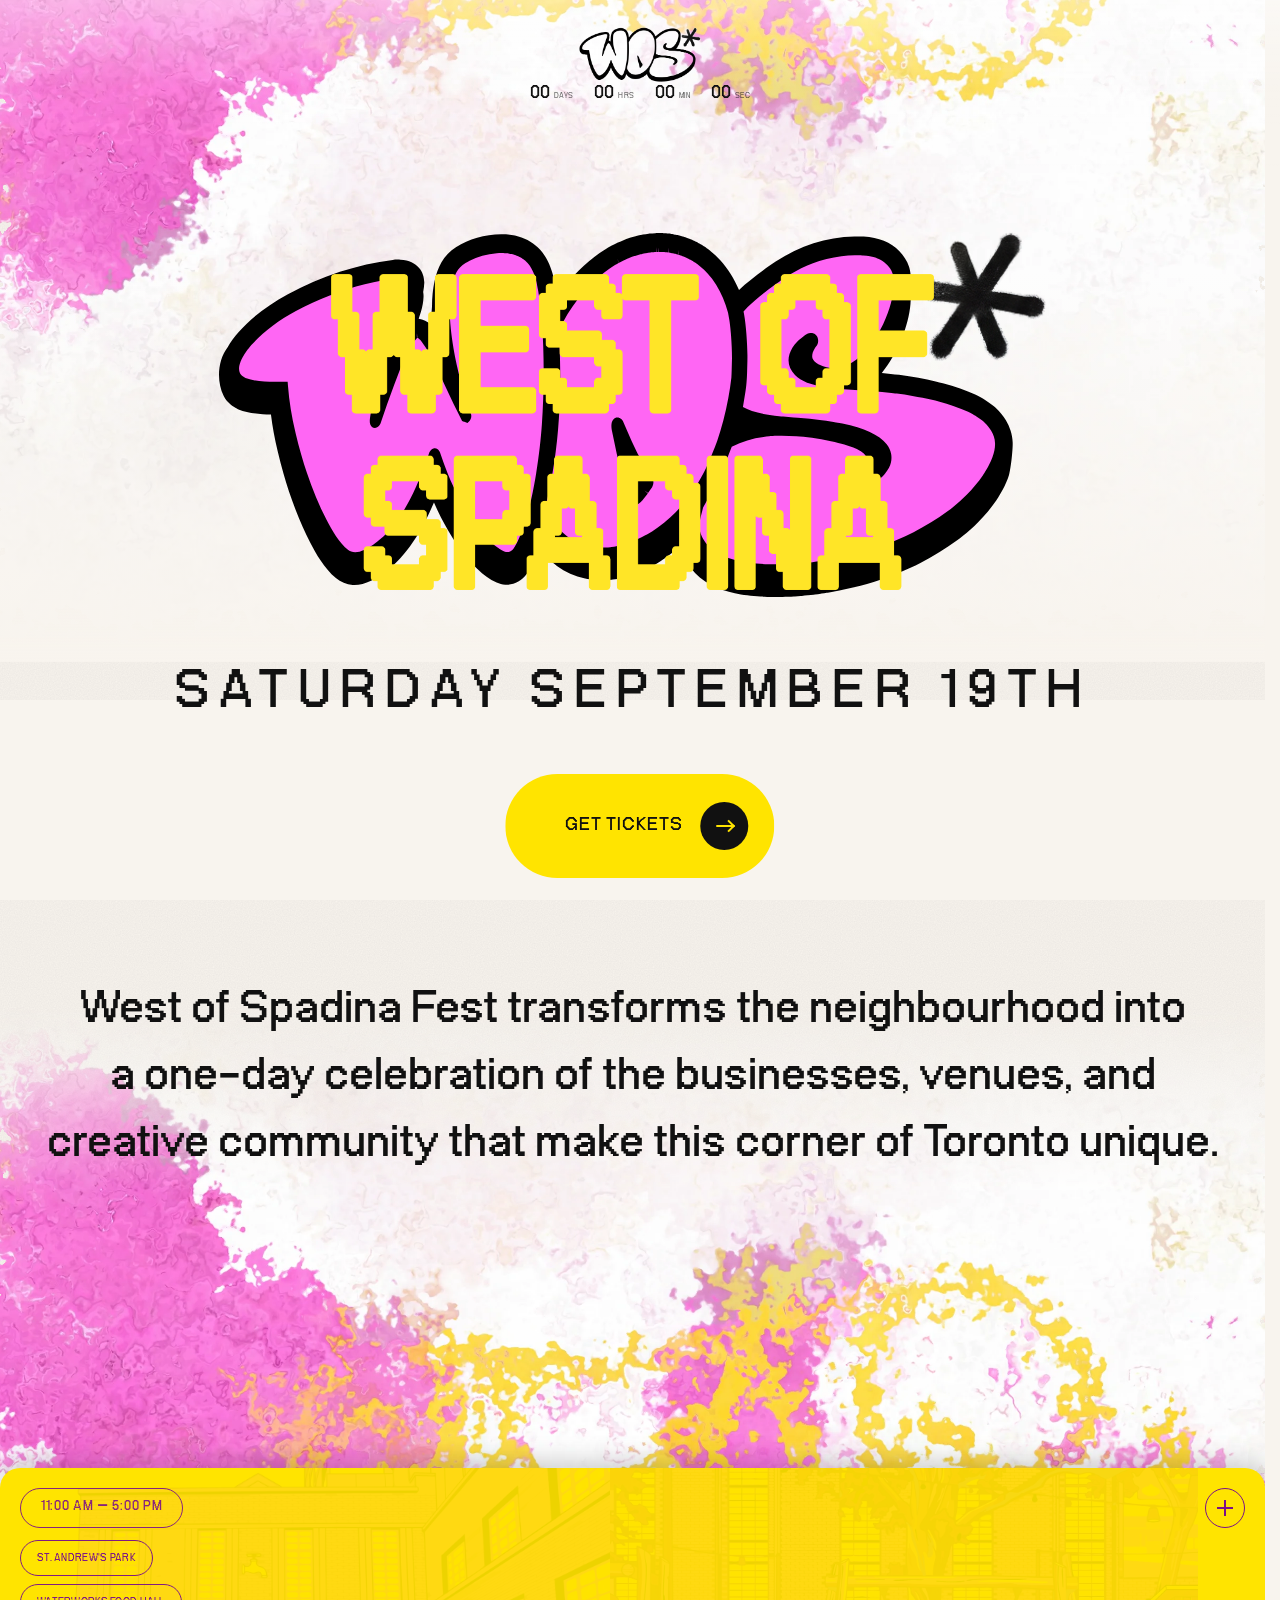
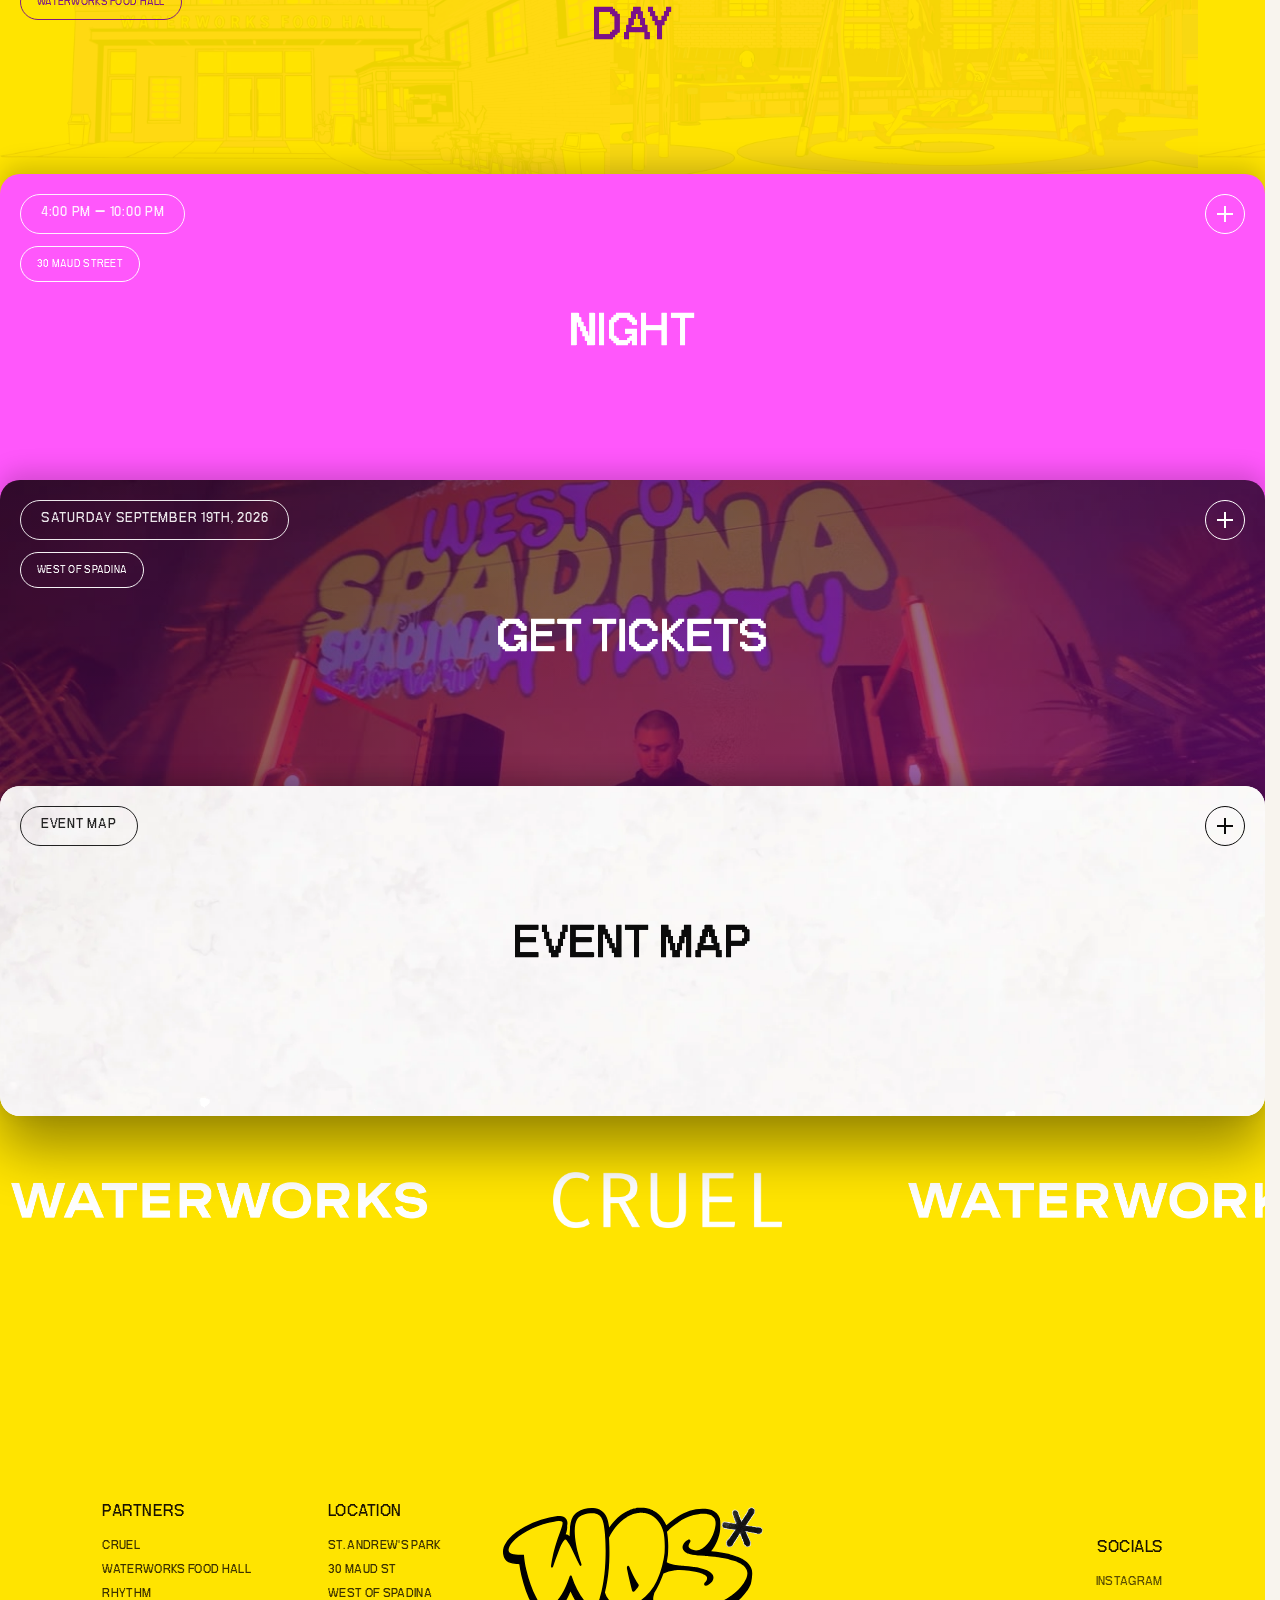
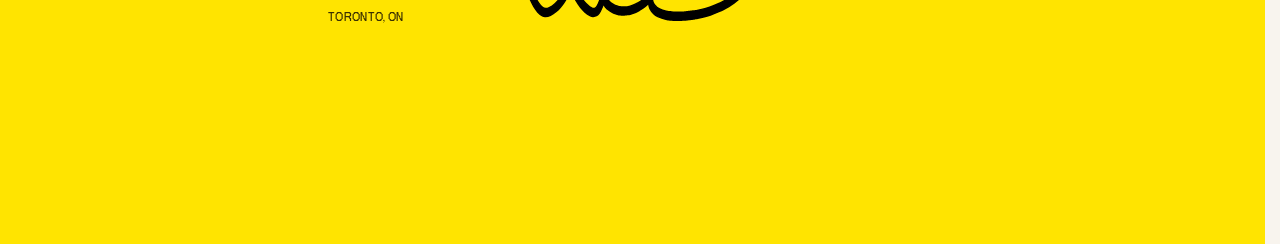
==== commit 2b9cb1a0: "Add Open Graph/Twitter card meta tags with dedicated share image The page had no og:image tag at all" ====
--- a/docs/index.html
+++ b/docs/index.html
@@ -5,6 +5,20 @@
 <meta name="viewport" content="width=device-width, initial-scale=1" />
 <title>West of Spadina — Saturday, September 19</title>
 <meta name="description" content="West of Spadina is a free block-party festival taking over the neighbourhood on Saturday, September 19." />
+
+<!-- Open Graph / social share preview -->
+<meta property="og:type" content="website" />
+<meta property="og:title" content="West of Spadina — Saturday, September 19" />
+<meta property="og:description" content="West of Spadina is a free block-party festival taking over the neighbourhood on Saturday, September 19." />
+<meta property="og:url" content="https://westofspadina.to/" />
+<meta property="og:image" content="https://westofspadina.to/assets/img/OpenGraphImage600.png" />
+<meta property="og:image:width" content="1143" />
+<meta property="og:image:height" content="600" />
+<meta name="twitter:card" content="summary_large_image" />
+<meta name="twitter:title" content="West of Spadina — Saturday, September 19" />
+<meta name="twitter:description" content="West of Spadina is a free block-party festival taking over the neighbourhood on Saturday, September 19." />
+<meta name="twitter:image" content="https://westofspadina.to/assets/img/OpenGraphImage600.png" />
+
 <link rel="preload" href="assets/fonts/NeueBit-Bold.otf" as="font" type="font/otf" crossorigin />
 <link rel="preload" href="assets/fonts/Helvetica LT Std/HelveticaLTStd-Roman.otf" as="font" type="font/otf" crossorigin />
 <link rel="preload" href="assets/fonts/Helvetica LT Std/HelveticaLTStd-Bold.otf" as="font" type="font/otf" crossorigin />
@@ -103,7 +117,33 @@
             <span class="bar__location-pill">Waterworks Food Hall</span>
           </div>
         </div>
-        <p class="bar__coming-soon">Coming Soon</p>
+        <!-- Day sponsors -- .bar__sponsors-track--day is a separate hook
+             from Night's .bar__sponsors-track so per-logo size rules
+             stay independent between the two. -->
+        <div class="bar__sponsors">
+          <div class="bar__sponsors-track bar__sponsors-track--day">
+            <img src="assets/img/DAY_Icons/DisConnect%20Logo%201.png" alt="" decoding="async" />
+            <img src="assets/img/DAY_Icons/GOOD+FRIENDS+2%20(1).webp" alt="" decoding="async" />
+            <img src="assets/img/DAY_Icons/KnightCap_Lockup_Black.png" alt="" decoding="async" />
+            <img src="assets/img/DAY_Icons/L_TheWell_NoTM_Blk.png" alt="" decoding="async" />
+            <img src="assets/img/DAY_Icons/LOGO_WellByndpng%20(1).png" alt="" decoding="async" />
+            <img src="assets/img/DAY_Icons/MS_EC%20Logo%20Blue.png" alt="" decoding="async" />
+            <img src="assets/img/DAY_Icons/Original%20on%20Transparent.png" alt="" decoding="async" />
+            <img src="assets/img/DAY_Icons/Puppy%20Sphere-Badge%20Logo-15.png" alt="" decoding="async" />
+            <img src="assets/img/DAY_Icons/rhythm_logo_black%20(1).png" alt="" decoding="async" />
+            <img src="assets/img/Waterworks_Wordmark%20A_White.png" alt="" decoding="async" />
+            <img src="assets/img/DAY_Icons/DisConnect%20Logo%201.png" alt="" decoding="async" aria-hidden="true" />
+            <img src="assets/img/DAY_Icons/GOOD+FRIENDS+2%20(1).webp" alt="" decoding="async" aria-hidden="true" />
+            <img src="assets/img/DAY_Icons/KnightCap_Lockup_Black.png" alt="" decoding="async" aria-hidden="true" />
+            <img src="assets/img/DAY_Icons/L_TheWell_NoTM_Blk.png" alt="" decoding="async" aria-hidden="true" />
+            <img src="assets/img/DAY_Icons/LOGO_WellByndpng%20(1).png" alt="" decoding="async" aria-hidden="true" />
+            <img src="assets/img/DAY_Icons/MS_EC%20Logo%20Blue.png" alt="" decoding="async" aria-hidden="true" />
+            <img src="assets/img/DAY_Icons/Original%20on%20Transparent.png" alt="" decoding="async" aria-hidden="true" />
+            <img src="assets/img/DAY_Icons/Puppy%20Sphere-Badge%20Logo-15.png" alt="" decoding="async" aria-hidden="true" />
+            <img src="assets/img/DAY_Icons/rhythm_logo_black%20(1).png" alt="" decoding="async" aria-hidden="true" />
+            <img src="assets/img/Waterworks_Wordmark%20A_White.png" alt="" decoding="async" aria-hidden="true" />
+          </div>
+        </div>
       </div>
 
       <!-- Card 2: Night (Pink) -->
--- a/docs/css/style.css
+++ b/docs/css/style.css
@@ -1257,12 +1257,23 @@
   opacity: 1;
 }
 
+/* Day's carousel sits higher than Night's -- more headroom above its
+   own artwork banner instead of sitting flush against it. */
+.card--day .bar__sponsors {
+  bottom: calc(clamp(260px, 32.5vw, 380px) + 60px);
+}
+
 .bar__sponsors-track {
   display: flex;
   align-items: center;
   gap: clamp(48px, 6vw, 90px);
   width: max-content;
   animation: sponsor-scroll 34s linear infinite;
+  /* Day's track holds more (and several individually much larger)
+     logos than Night's, so it's noticeably wider -- the same 34s
+     duration covers that greater distance faster, reading as a
+     quicker drift even though the animation itself is identical.
+     Scaling the duration up keeps the actual px/s speed matched. */
   /* Paused until the page fully settles (see the "load" listener in
      main.js) so the animation's timeline starts fresh once the
      browser is idle, instead of accumulating elapsed time during a
@@ -1278,6 +1289,10 @@
   will-change: transform;
 }
 
+.bar__sponsors-track--day {
+  animation-duration: 54s;
+}
+
 .bar__sponsors-track img {
   height: clamp(28px, 3.2vw, 44px);
   width: auto;
@@ -1312,6 +1327,34 @@
 
 .bar__sponsors-track img[src*="rhythm_logo"] {
   height: clamp(56px, 6.4vw, 88px);
+}
+
+/* Day's logos, all but Rhythm and Waterworks (sized separately/left
+   at the base height above). */
+.bar__sponsors-track--day img[src*="GOOD"],
+.bar__sponsors-track--day img[src*="TheWell"],
+.bar__sponsors-track--day img[src*="Puppy"] {
+  height: clamp(70px, 8.4vw, 110px);
+}
+
+.bar__sponsors-track--day img[src*="MS_EC"] {
+  height: clamp(80px, 9.6vw, 124px);
+}
+
+.bar__sponsors-track--day img[src*="DisConnect"] {
+  height: clamp(100px, 12vw, 156px);
+}
+
+.bar__sponsors-track--day img[src*="Original"] {
+  height: clamp(110px, 13vw, 168px);
+}
+
+.bar__sponsors-track--day img[src*="KnightCap"] {
+  height: clamp(96px, 11.4vw, 148px);
+}
+
+.bar__sponsors-track--day img[src*="WellByndpng"] {
+  height: clamp(320px, 38vw, 494px);
 }
 
 @keyframes sponsor-scroll {
